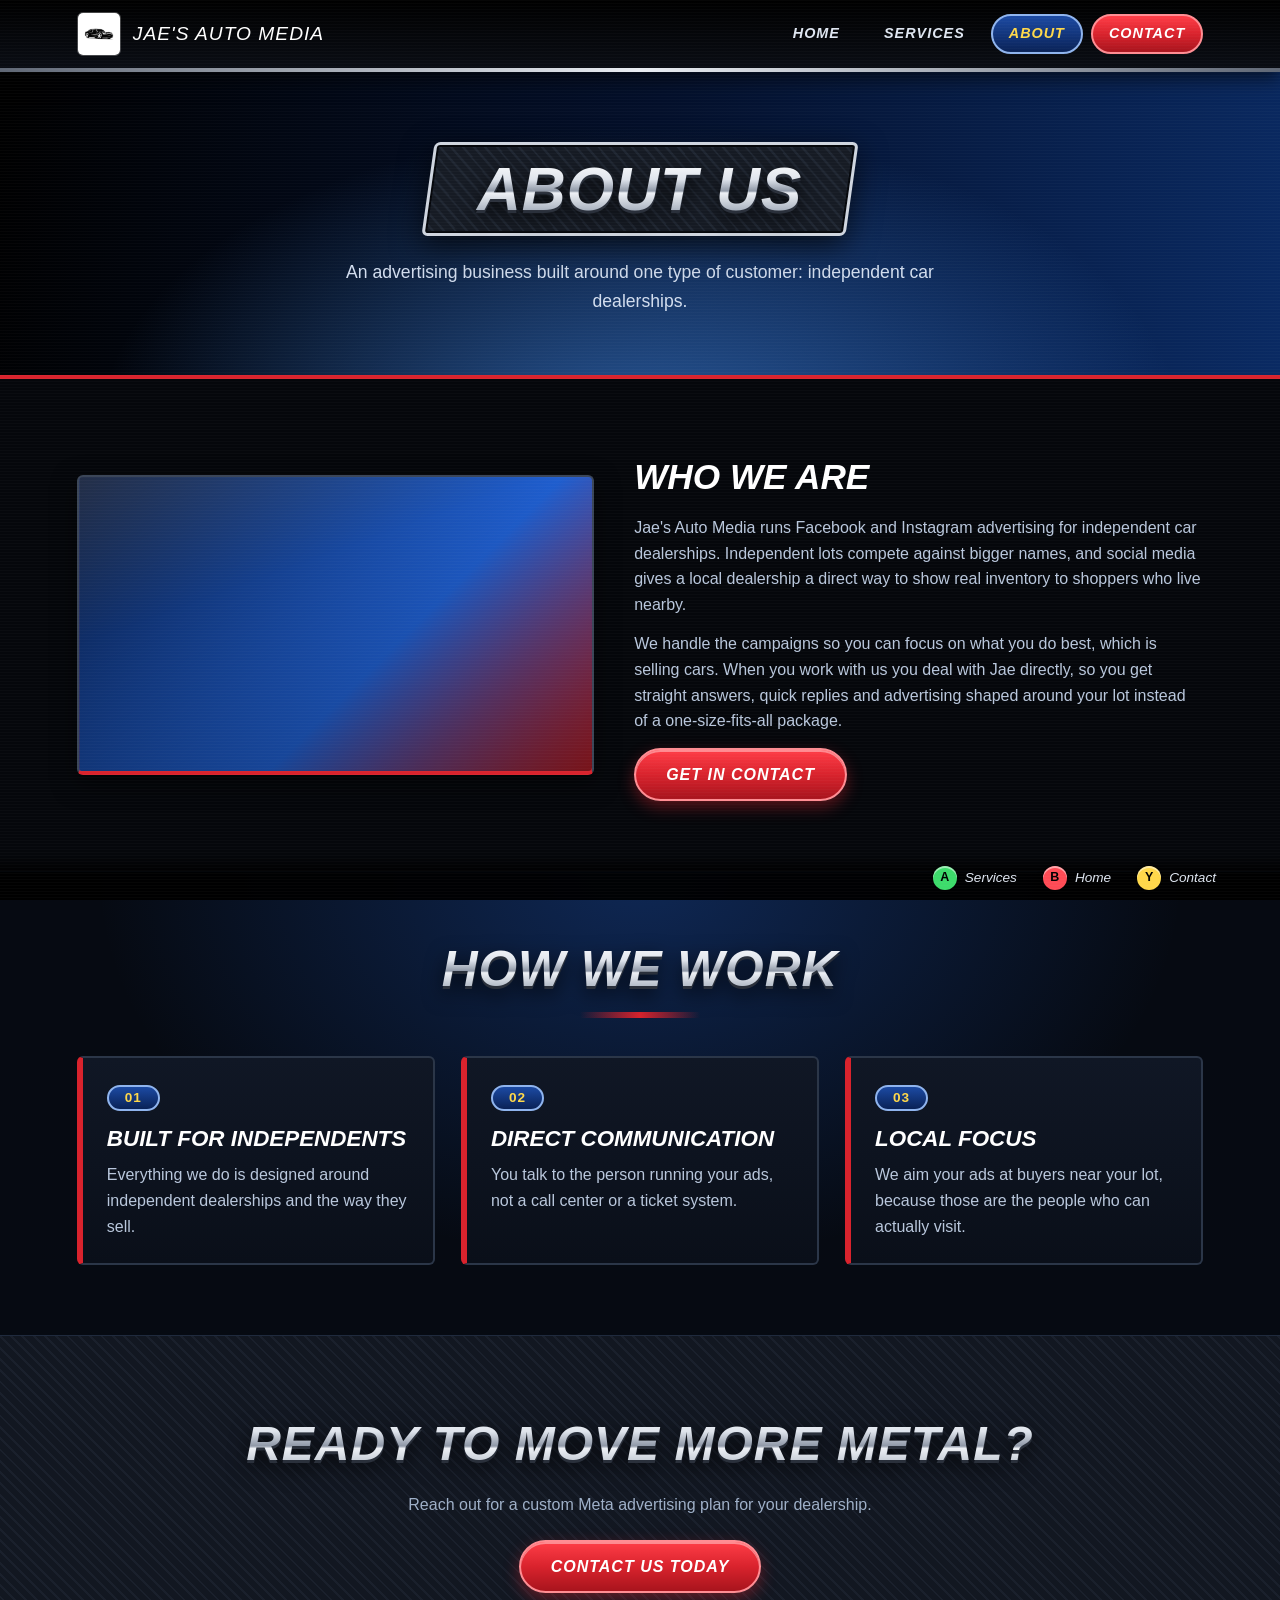
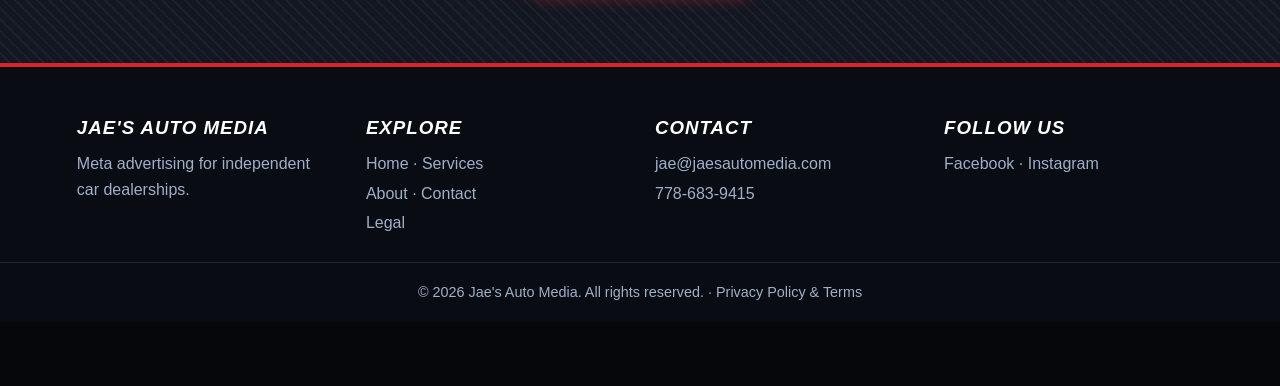
==== about.html @ b52d8362 "Add files via upload" ====
<!DOCTYPE html>
<html lang="en">
<head>
    <meta charset="UTF-8">
    <meta name="viewport" content="width=device-width, initial-scale=1.0">
    <meta name="theme-color" content="#05070b">
    <title>About | Jae's Auto Media</title>
    <meta name="description" content="Jae's Auto Media is an advertising business built for independent car dealerships, running Facebook and Instagram campaigns that bring local buyers to your lot.">
    <link rel="stylesheet" href="styles.css">
</head>
<body>
    <header class="topbar">
        <div class="container topbar-inner">
            <a href="index.html" class="logo-link">
                <img src="images/logo.jpg" alt="Jae's Auto Media Logo" class="nav-logo" onerror="this.style.display='none'">
                <span class="logo-name">Jae's Auto Media</span>
            </a>
            <nav class="topnav" aria-label="Site pages">
                <a href="index.html">Home</a>
                <a href="services.html">Services</a>
                <a href="about.html" aria-current="page">About</a>
                <a href="contact.html" class="nav-cta">Contact</a>
            </nav>
        </div>
    </header>

    <section class="page-stage">
        <div class="container">
            <h1><span class="chrome-text">About Us</span></h1>
            <p>An advertising business built around one type of customer: independent car dealerships.</p>
        </div>
    </section>

    <section class="section">
        <div class="container about-grid">
            <!-- Add a photo of yourself or your work at images/about.jpg -->
            <div class="detail-photo about-photo"></div>
            <div class="detail-text">
                <h2>Who We Are</h2>
                <p>Jae's Auto Media runs Facebook and Instagram advertising for independent car dealerships. Independent lots compete against bigger names, and social media gives a local dealership a direct way to show real inventory to shoppers who live nearby.</p>
                <p>We handle the campaigns so you can focus on what you do best, which is selling cars. When you work with us you deal with Jae directly, so you get straight answers, quick replies and advertising shaped around your lot instead of a one-size-fits-all package.</p>
                <a href="contact.html" class="btn">Get in Contact</a>
            </div>
        </div>
    </section>

    <section class="section process">
        <div class="container">
            <div class="section-heading">
                <h2 class="chrome-text">How We Work</h2>
                <div class="bar"></div>
            </div>
            <div class="steps">
                <div class="step">
                    <span class="step-num">01</span>
                    <h3>Built For Independents</h3>
                    <p>Everything we do is designed around independent dealerships and the way they sell.</p>
                </div>
                <div class="step">
                    <span class="step-num">02</span>
                    <h3>Direct Communication</h3>
                    <p>You talk to the person running your ads, not a call center or a ticket system.</p>
                </div>
                <div class="step">
                    <span class="step-num">03</span>
                    <h3>Local Focus</h3>
                    <p>We aim your ads at buyers near your lot, because those are the people who can actually visit.</p>
                </div>
            </div>
        </div>
    </section>

    <section class="cta-band">
        <div class="container">
            <h2 class="chrome-text">Ready to Move More Metal?</h2>
            <p>Reach out for a custom Meta advertising plan for your dealership.</p>
            <a href="contact.html" class="btn">Contact Us Today</a>
        </div>
    </section>

    <footer>
        <div class="container footer-grid">
            <div>
                <h3>Jae's Auto Media</h3>
                <p>Meta advertising for independent car dealerships.</p>
            </div>
            <div>
                <h3>Explore</h3>
                <p><a href="index.html">Home</a> &middot; <a href="services.html">Services</a></p>
                <p><a href="about.html">About</a> &middot; <a href="contact.html">Contact</a></p>
                <p><a href="legal.html">Legal</a></p>
            </div>
            <div>
                <h3>Contact</h3>
                <p><a href="mailto:jae@jaesautomedia.com">jae@jaesautomedia.com</a></p>
                <p><a href="tel:7786839415">778-683-9415</a></p>
            </div>
            <div>
                <h3>Follow Us</h3>
                <p>
                    <a href="https://www.facebook.com/JaesAutoMedia" target="_blank" rel="noopener">Facebook</a> &middot;
                    <a href="https://www.instagram.com/JaesAutoMedia" target="_blank" rel="noopener">Instagram</a>
                </p>
            </div>
        </div>
        <p class="copyright">&copy; 2026 Jae's Auto Media. All rights reserved. &middot; <a href="legal.html">Privacy Policy &amp; Terms</a></p>
    </footer>

    <div class="control-bar">
        <a href="services.html"><span class="key a">A</span> Services</a>
        <a href="index.html"><span class="key b">B</span> Home</a>
        <a href="contact.html"><span class="key y">Y</span> Contact</a>
    </div>
</body>
</html>
---- styles.css ----
/* =====================================================
   Jae's Auto Media - retro racing-game menu theme
   Photo slots: images/hero.jpg, car1.jpg, car2.jpg, car3.jpg, logo.jpg
   Every photo slot has a gradient fallback, so nothing looks broken without them.
   ===================================================== */

:root {
    --black: #05070b;
    --navy: #07173a;
    --blue: #1f5fd1;
    --glow: #4a9bff;
    --red: #d9232d;
    --red-dark: #a8141d;
    --gold: #ffd84a;
    --chrome-light: #f4f6fa;
    --chrome-mid: #b4bcc9;
    --chrome-dark: #6d7685;
    --text: #e8edf5;
    --muted: #9fb0c8;
    --plate: #161a22;
    --italic-font: 'Segoe UI', Tahoma, Geneva, Verdana, sans-serif;
    --display-font: Impact, 'Arial Black', 'Segoe UI', sans-serif;
}

* { box-sizing: border-box; }

html { scroll-behavior: smooth; }

body {
    margin: 0;
    padding-bottom: 64px; /* room for the bottom button bar */
    background: var(--black);
    color: var(--text);
    font-family: var(--italic-font);
    line-height: 1.6;
}

img { max-width: 100%; }

a { color: inherit; }

.container {
    width: 88%;
    max-width: 1200px;
    margin: 0 auto;
}

/* subtle CRT scanlines over the whole page */
body::after {
    content: "";
    position: fixed;
    inset: 0;
    pointer-events: none;
    z-index: 999;
    background: repeating-linear-gradient(
        to bottom,
        rgba(255, 255, 255, 0.025) 0,
        rgba(255, 255, 255, 0.025) 1px,
        transparent 1px,
        transparent 3px
    );
}

/* ---------- Shared pieces ---------- */
.plate {
    background:
        repeating-linear-gradient(45deg, #1a1f29 0 6px, #232a36 6px 8px),
        #1a1f29;
    background-blend-mode: normal;
}

.chrome-text {
    font-family: var(--display-font);
    font-style: italic;
    text-transform: uppercase;
    letter-spacing: 1px;
    /* extra side padding so the slanted last letter isn't clipped by the gradient text mask */
    padding: 0 0.2em 0.06em;
    background: linear-gradient(
        180deg,
        #ffffff 0%,
        #dfe4ec 32%,
        #8e97a6 50%,
        #eef1f6 53%,
        #aab3c0 80%,
        #f6f8fb 100%
    );
    -webkit-background-clip: text;
    background-clip: text;
    color: transparent;
    -webkit-text-fill-color: transparent;
    filter: drop-shadow(0 3px 0 #2a303b) drop-shadow(0 6px 10px rgba(0, 0, 0, 0.7));
}

/* ---------- Top bar ---------- */
.topbar {
    position: sticky;
    top: 0;
    z-index: 100;
    background: linear-gradient(#000, #0a0d14);
    border-bottom: 4px solid;
    border-image: linear-gradient(90deg, #5f6775, #e9edf3, #5f6775) 1;
    box-shadow: 0 6px 18px rgba(0, 0, 0, 0.6);
}

.topbar-inner {
    display: flex;
    align-items: center;
    justify-content: space-between;
    gap: 16px;
    padding: 12px 0;
}

.logo-link { display: inline-flex; align-items: center; gap: 12px; text-decoration: none; }

.nav-logo {
    height: 44px;
    width: auto;
    border-radius: 6px;
    border: 1px solid rgba(255, 255, 255, 0.25);
}

.logo-name {
    font-family: var(--display-font);
    font-style: italic;
    text-transform: uppercase;
    font-size: 1.2rem;
    letter-spacing: 1px;
    color: #fff;
}

.topnav {
    display: flex;
    align-items: center;
    flex-wrap: wrap;
    gap: 6px 8px;
}

.topnav a {
    padding: 6px 16px;
    border-radius: 999px;
    border: 2px solid transparent;
    text-decoration: none;
    font-style: italic;
    font-weight: 700;
    text-transform: uppercase;
    letter-spacing: 1px;
    font-size: 0.9rem;
    color: #dfe6f1;
    transition: color 0.15s, border-color 0.15s, background 0.15s;
}

.topnav a:hover,
.topnav a:focus-visible {
    color: var(--gold);
    border-color: rgba(255, 216, 74, 0.4);
    outline: none;
}

.topnav a[aria-current="page"] {
    color: var(--gold);
    border-color: #8fb4ee;
    background: linear-gradient(#1c4aa3, #0a2257);
}

.topnav .nav-cta {
    border-color: #ff8d93;
    background: linear-gradient(#ff3d47, var(--red) 50%, var(--red-dark));
    color: #fff;
}

.topnav .nav-cta:hover,
.topnav .nav-cta:focus-visible { color: #fff; border-color: #fff; }

.hud {
    display: flex;
    align-items: center;
    flex-wrap: wrap;
    gap: 6px 26px;
    padding: 8px 26px;
    border-radius: 999px;
    border: 2px solid #8fb4ee;
    background: linear-gradient(#1c4aa3, #0a2257 60%, #081a42);
    box-shadow: inset 0 2px 0 rgba(255, 255, 255, 0.35), 0 0 14px rgba(74, 155, 255, 0.45);
    font-size: 0.95rem;
}

.hud span { color: #dce8ff; white-space: nowrap; }

.hud b { color: var(--gold); font-weight: 700; }

.hud a { text-decoration: none; }

.hud a:hover b { text-decoration: underline; }

/* ---------- Hero stage ---------- */
.stage {
    position: relative;
    overflow: hidden;
    min-height: 680px;
    border-bottom: 4px solid var(--red);
    background:
        url('images/hero.jpg') right center / cover no-repeat,
        radial-gradient(ellipse at 78% 62%, rgba(120, 170, 255, 0.55), transparent 45%),
        linear-gradient(100deg, #000 0%, #04102b 40%, #0a2a63 100%);
}

/* dark fade so the menu text stays readable over any photo */
.stage::before {
    content: "";
    position: absolute;
    inset: 0;
    background:
        linear-gradient(90deg, rgba(0, 0, 0, 0.92) 0%, rgba(0, 0, 0, 0.7) 38%, rgba(0, 0, 0, 0.1) 75%),
        linear-gradient(0deg, rgba(0, 0, 0, 0.85), transparent 30%);
}

/* blue night-city glow strip on the left like a game menu backdrop */
.stage::after {
    content: "";
    position: absolute;
    left: 0;
    top: 12%;
    bottom: 12%;
    width: 34%;
    background: linear-gradient(90deg, rgba(31, 95, 209, 0.35), transparent);
    border-left: 6px solid rgba(74, 155, 255, 0.7);
    pointer-events: none;
}

.stage-inner {
    position: relative;
    z-index: 2;
    padding: 26px 0 120px;
}

.stage-top {
    display: flex;
    align-items: center;
    justify-content: space-between;
    flex-wrap: wrap;
    gap: 14px 24px;
    margin-bottom: 30px;
}

.find-us {
    display: inline-flex;
    align-items: center;
    gap: 10px;
    font-size: 0.85rem;
    color: #cfe0ff;
}

.find-us .dot {
    width: 9px;
    height: 9px;
    border-radius: 50%;
    background: #3ddc6b;
    box-shadow: 0 0 8px #3ddc6b;
}

.find-us a { text-decoration: none; font-weight: 700; }

.find-us a:hover { color: var(--gold); }

.title-block { margin-top: 10px; max-width: 640px; }

.eyebrow {
    margin: 0 0 6px;
    text-transform: uppercase;
    letter-spacing: 4px;
    font-size: 0.8rem;
    font-weight: 700;
    color: var(--gold);
}

.stage h1 {
    margin: 0;
    padding: 18px 26px 14px;
    display: inline-block;
    line-height: 0.95;
    border: 3px solid #cfd5df;
    border-radius: 6px;
    background:
        repeating-linear-gradient(45deg, #161b24 0 6px, #202733 6px 8px),
        #161b24;
    box-shadow: inset 0 0 0 2px #05070b, 0 10px 30px rgba(0, 0, 0, 0.7);
    transform: skewX(-8deg);
}

.stage h1 .chrome-text { display: block; font-size: clamp(2.6rem, 7vw, 4.8rem); transform: skewX(8deg); }

.stage h1 .chrome-text.second { font-size: clamp(2.2rem, 5.6vw, 3.9rem); }

.tagline {
    margin: 20px 0 0;
    max-width: 520px;
    font-size: 1.1rem;
    color: #d3deef;
}

/* menu list with arrow cursor, staggered like a game menu */
.game-menu { margin-top: 26px; }

.game-menu ul { list-style: none; margin: 0; padding: 0; }

.game-menu li { margin: 0; }

.game-menu li:nth-child(1) { margin-left: 40px; }
.game-menu li:nth-child(2) { margin-left: 32px; }
.game-menu li:nth-child(3) { margin-left: 24px; }
.game-menu li:nth-child(4) { margin-left: 16px; }
.game-menu li:nth-child(5) { margin-left: 8px; }
.game-menu li:nth-child(6) { margin-left: 0; }

.game-menu a {
    position: relative;
    display: inline-block;
    padding: 2px 8px 2px 30px;
    font-size: clamp(1.7rem, 3.6vw, 2.4rem);
    font-style: italic;
    font-weight: 300;
    letter-spacing: 1px;
    text-transform: lowercase;
    text-decoration: none;
    color: #fff;
    text-shadow: 0 2px 6px rgba(0, 0, 0, 0.9);
    transition: transform 0.15s, color 0.15s, text-shadow 0.15s;
}

.game-menu a::before {
    content: "\27A4";
    position: absolute;
    left: 4px;
    top: 50%;
    transform: translateY(-50%) translateX(-8px);
    opacity: 0;
    font-style: normal;
    font-size: 1.1rem;
    color: var(--gold);
    transition: opacity 0.15s, transform 0.15s;
}

.game-menu a:hover,
.game-menu a:focus-visible {
    transform: translateX(8px);
    color: var(--gold);
    text-shadow: 0 0 14px rgba(255, 216, 74, 0.55), 0 2px 6px #000;
    outline: none;
}

.game-menu a:hover::before,
.game-menu a:focus-visible::before { opacity: 1; transform: translateY(-50%) translateX(0); }

/* "now running" box with spinning record */
.now-playing {
    position: absolute;
    left: 0;
    bottom: 26px;
    z-index: 3;
    display: flex;
    align-items: center;
    gap: 16px;
    padding: 12px 22px 12px 16px;
    border: 3px solid #aeb6c2;
    border-radius: 6px;
    background: linear-gradient(#111722, #070a10);
    box-shadow: 0 8px 20px rgba(0, 0, 0, 0.7);
    max-width: 420px;
}

.now-playing .label { display: block; font-size: 0.78rem; font-style: italic; color: var(--gold); }

.now-playing .track { display: block; font-size: 0.98rem; color: #fff; }

.record {
    flex: none;
    width: 62px;
    height: 62px;
    border-radius: 50%;
    background:
        radial-gradient(circle, var(--red) 0 22%, #111 23% 26%, transparent 27%),
        repeating-radial-gradient(circle, #181818 0 2px, #0a0a0a 2px 4px);
    border: 2px solid #333;
    animation: spin 3.5s linear infinite;
    position: relative;
}

.record::after {
    content: "";
    position: absolute;
    inset: 6px;
    border-radius: 50%;
    background: conic-gradient(from 20deg, transparent 0 20%, rgba(255, 255, 255, 0.14) 25%, transparent 30% 70%, rgba(255, 255, 255, 0.14) 75%, transparent 80%);
}

@keyframes spin { to { transform: rotate(360deg); } }

/* ---------- Buttons ---------- */
.btn {
    display: inline-block;
    padding: 12px 30px;
    border-radius: 999px;
    border: 2px solid #ff8d93;
    background: linear-gradient(#ff3d47, var(--red) 50%, var(--red-dark));
    box-shadow: inset 0 2px 0 rgba(255, 255, 255, 0.4), 0 6px 16px rgba(217, 35, 45, 0.4);
    color: #fff;
    font-weight: 800;
    font-style: italic;
    letter-spacing: 1px;
    text-transform: uppercase;
    text-decoration: none;
    transition: transform 0.15s, box-shadow 0.15s;
}

.btn:hover { transform: translateY(-3px); box-shadow: inset 0 2px 0 rgba(255, 255, 255, 0.4), 0 10px 22px rgba(217, 35, 45, 0.6); }

/* ---------- Status strip ---------- */
.trust-strip {
    background: linear-gradient(#0c1422, #070b13);
    border-bottom: 1px solid #1f2a3d;
}

.trust-items {
    display: flex;
    justify-content: center;
    flex-wrap: wrap;
    gap: 12px 18px;
    padding: 18px 0;
}

.pill {
    padding: 6px 18px;
    border-radius: 999px;
    border: 2px solid #6f94d6;
    background: linear-gradient(#18408d, #0a2257);
    color: #e5eeff;
    font-size: 0.9rem;
    font-weight: 600;
    box-shadow: inset 0 1px 0 rgba(255, 255, 255, 0.3);
}

.pill::before { content: "\25B6"; color: var(--gold); margin-right: 8px; font-size: 0.7rem; }

/* ---------- Sections ---------- */
.section { padding: 70px 0; }

.section-heading { text-align: center; margin-bottom: 38px; }

.section-heading h2 {
    margin: 0;
    font-size: clamp(2rem, 5vw, 3.1rem);
    line-height: 1.1;
}

.section-heading p { margin: 8px 0 0; color: var(--muted); }

.section-heading .bar {
    width: 120px;
    height: 6px;
    margin: 12px auto 0;
    background: linear-gradient(90deg, transparent, var(--red), transparent);
}

/* ---------- Service cards ---------- */
.services {
    display: grid;
    grid-template-columns: repeat(auto-fit, minmax(260px, 1fr));
    gap: 26px;
}

.service-card {
    position: relative;
    overflow: hidden;
    border: 2px solid #3b4658;
    border-radius: 6px;
    background: #0d121b;
    box-shadow: 0 8px 24px rgba(0, 0, 0, 0.6);
    transition: transform 0.2s, border-color 0.2s, box-shadow 0.2s;
}

.service-card:hover {
    transform: translateY(-8px);
    border-color: var(--glow);
    box-shadow: 0 12px 30px rgba(0, 0, 0, 0.7), 0 0 20px rgba(74, 155, 255, 0.45);
}

.card-photo {
    position: relative;
    height: 200px;
    background-size: cover;
    background-position: center;
    border-bottom: 4px solid var(--red);
}

.card-photo::after {
    content: "";
    position: absolute;
    inset: 0;
    background: linear-gradient(160deg, rgba(255, 255, 255, 0.12) 0%, transparent 35%, rgba(0, 0, 0, 0.45) 100%);
}

.photo-1 { background-image: url('images/car1.jpg'), linear-gradient(135deg, #05122e, #1f5fd1); }
.photo-2 { background-image: url('images/car2.jpg'), linear-gradient(135deg, #0a1d45, #3a7bd9); }
.photo-3 { background-image: url('images/car3.jpg'), linear-gradient(135deg, #3b0a0e, #d9232d); }

.card-tag {
    position: absolute;
    top: 12px;
    left: 12px;
    z-index: 2;
    padding: 2px 14px;
    border-radius: 999px;
    border: 2px solid #8fb4ee;
    background: linear-gradient(#1c4aa3, #0a2257);
    color: var(--gold);
    font-weight: 800;
    font-size: 0.85rem;
}

.card-body { padding: 22px; }

.card-body h3 {
    margin: 0 0 8px;
    font-size: 1.3rem;
    font-style: italic;
    text-transform: uppercase;
    letter-spacing: 0.5px;
    color: #fff;
}

.card-body p { margin: 0; color: #b9c7dc; }

/* ---------- How it works ---------- */
.process {
    background:
        radial-gradient(ellipse at 50% 0%, rgba(31, 95, 209, 0.35), transparent 60%),
        #060a12;
    border-top: 1px solid #1f2a3d;
    border-bottom: 1px solid #1f2a3d;
}

.steps {
    display: grid;
    grid-template-columns: repeat(auto-fit, minmax(240px, 1fr));
    gap: 26px;
}

.step {
    position: relative;
    padding: 26px 24px 24px;
    border: 2px solid #2b3648;
    border-left: 6px solid var(--red);
    border-radius: 6px;
    background: linear-gradient(#101725, #0a0f19);
}

.step-num {
    display: inline-block;
    margin-bottom: 6px;
    padding: 0 16px;
    border-radius: 999px;
    border: 2px solid #8fb4ee;
    background: linear-gradient(#1c4aa3, #0a2257);
    color: var(--gold);
    font-weight: 800;
    letter-spacing: 1px;
    font-size: 0.85rem;
}

.step h3 {
    margin: 4px 0 6px;
    font-size: 1.4rem;
    font-style: italic;
    text-transform: uppercase;
    color: #fff;
}

.step p { margin: 0; color: #b9c7dc; }

/* ---------- Call to action ---------- */
.cta-band {
    text-align: center;
    padding: 70px 0;
    background:
        repeating-linear-gradient(45deg, #121721 0 6px, #1a202c 6px 8px),
        #121721;
    border-bottom: 4px solid var(--red);
}

.cta-band h2 { margin: 0 0 6px; font-size: clamp(2rem, 5vw, 3rem); }

.cta-band p { margin: 0 0 22px; color: var(--muted); }

/* ---------- Contact page ---------- */
.page-stage {
    position: relative;
    padding: 70px 0 60px;
    text-align: center;
    border-bottom: 4px solid var(--red);
    background:
        radial-gradient(ellipse at 50% 120%, rgba(74, 155, 255, 0.5), transparent 60%),
        linear-gradient(100deg, #000 0%, #04102b 50%, #0a2a63 100%);
}

.page-stage h1 {
    margin: 0;
    padding: 14px 34px 10px;
    display: inline-block;
    line-height: 1;
    border: 3px solid #cfd5df;
    border-radius: 6px;
    background:
        repeating-linear-gradient(45deg, #161b24 0 6px, #202733 6px 8px),
        #161b24;
    box-shadow: inset 0 0 0 2px #05070b, 0 10px 30px rgba(0, 0, 0, 0.7);
    transform: skewX(-8deg);
}

.page-stage h1 .chrome-text { display: block; font-size: clamp(2.2rem, 6vw, 3.8rem); transform: skewX(8deg); }

.page-stage p { max-width: 640px; margin: 22px auto 0; color: #d3deef; font-size: 1.1rem; }

.contact-page { padding: 60px 0; }

.contact-grid {
    display: grid;
    grid-template-columns: repeat(auto-fit, minmax(250px, 1fr));
    gap: 26px;
}

.contact-card {
    position: relative;
    display: block;
    padding: 30px 22px;
    text-align: center;
    text-decoration: none;
    border: 2px solid #3b4658;
    border-radius: 6px;
    background: linear-gradient(#111826, #0a0f19);
    box-shadow: 0 8px 24px rgba(0, 0, 0, 0.6);
    transition: transform 0.2s, border-color 0.2s, box-shadow 0.2s;
}

.contact-card::before {
    content: "\27A4";
    position: absolute;
    top: 12px;
    left: 14px;
    color: var(--gold);
    opacity: 0;
    transition: opacity 0.15s;
}

.contact-card:hover,
.contact-card:focus-visible {
    transform: translateY(-8px);
    border-color: var(--glow);
    box-shadow: 0 12px 30px rgba(0, 0, 0, 0.7), 0 0 20px rgba(74, 155, 255, 0.45);
    outline: none;
}

.contact-card:hover::before,
.contact-card:focus-visible::before { opacity: 1; }

.contact-card svg { width: 46px; height: 46px; fill: var(--red); filter: drop-shadow(0 0 8px rgba(217, 35, 45, 0.6)); }

.contact-card h3 {
    margin: 10px 0 4px;
    font-size: 1.3rem;
    font-style: italic;
    text-transform: uppercase;
    color: #fff;
}

.contact-card p { margin: 0; color: var(--gold); font-weight: 600; word-break: break-word; }

.contact-note { max-width: 640px; margin: 50px auto 0; text-align: center; color: var(--muted); }

.brand-logo {
    max-width: 180px;
    height: auto;
    margin-bottom: 12px;
    border-radius: 8px;
    border: 1px solid rgba(255, 255, 255, 0.2);
}

/* ---------- Services page ---------- */
.service-detail,
.about-grid {
    display: grid;
    grid-template-columns: 1fr 1.1fr;
    gap: 40px;
    align-items: center;
}

.service-detail { margin-bottom: 60px; }

.service-detail:last-child { margin-bottom: 0; }

.service-detail.reverse { grid-template-columns: 1.1fr 1fr; }

.service-detail.reverse .detail-photo { order: 2; }

.detail-photo {
    position: relative;
    min-height: 300px;
    border: 2px solid #3b4658;
    border-bottom: 4px solid var(--red);
    border-radius: 6px;
    background-size: cover;
    background-position: center;
    box-shadow: 0 8px 24px rgba(0, 0, 0, 0.6);
}

.detail-photo::after {
    content: "";
    position: absolute;
    inset: 0;
    border-radius: 4px;
    background: linear-gradient(160deg, rgba(255, 255, 255, 0.12) 0%, transparent 35%, rgba(0, 0, 0, 0.45) 100%);
}

/* About photo: put your picture at images/about.jpg */
.about-photo {
    background-image: url('images/about.jpg'), linear-gradient(135deg, #05122e, #1f5fd1 60%, #d9232d);
}

.detail-text h2 {
    margin: 0 0 10px;
    font-size: clamp(1.6rem, 3.4vw, 2.2rem);
    font-style: italic;
    text-transform: uppercase;
    color: #fff;
}

.detail-text p { margin: 0 0 14px; color: #b9c7dc; }

.check-list {
    list-style: none;
    margin: 0 0 16px;
    padding: 0;
}

.check-list li {
    position: relative;
    padding: 5px 0 5px 26px;
    color: #dfe6f1;
}

.check-list li::before {
    content: "\25B6";
    position: absolute;
    left: 0;
    top: 9px;
    font-size: 0.7rem;
    color: var(--gold);
}

.best-for b { color: var(--gold); }

/* ---------- Legal page ---------- */
.legal-jump { margin-top: 20px; }

.legal-jump .pill { display: inline-block; margin: 4px; text-decoration: none; }

.legal-jump .pill:hover { color: var(--gold); }

.legal-doc {
    max-width: 860px;
    padding: 34px 40px;
    border: 2px solid #2b3648;
    border-left: 6px solid var(--red);
    border-radius: 6px;
    background: linear-gradient(#101725, #0a0f19);
}

.legal-doc h2 {
    margin: 36px 0 6px;
    padding-bottom: 8px;
    font-size: 1.9rem;
    font-style: italic;
    text-transform: uppercase;
    color: #fff;
    border-bottom: 2px solid var(--red);
    scroll-margin-top: 90px;
}

.legal-doc h2:first-of-type { margin-top: 10px; }

.legal-doc h3 {
    margin: 22px 0 4px;
    font-size: 1.05rem;
    color: var(--gold);
}

.legal-doc p { margin: 0 0 10px; color: #c3d0e3; }

.legal-doc a { color: var(--glow); }

.effective { font-style: italic; color: var(--muted) !important; }

/* ---------- Footer ---------- */
footer {
    background: #090c12;
    color: #9fb0c8;
}

.footer-grid {
    display: grid;
    grid-template-columns: repeat(auto-fit, minmax(210px, 1fr));
    gap: 30px;
    padding: 46px 0 22px;
}

footer h3 {
    margin: 0 0 8px;
    font-style: italic;
    text-transform: uppercase;
    letter-spacing: 1px;
    color: #fff;
}

footer p { margin: 4px 0; }

footer a { text-decoration: none; }

footer a:hover { color: var(--gold); text-decoration: underline; }

.copyright {
    margin: 0;
    padding: 18px 0;
    text-align: center;
    font-size: 0.9rem;
    border-top: 1px solid #1c2638;
}

/* ---------- Bottom controller bar ---------- */
.control-bar {
    position: fixed;
    left: 0;
    right: 0;
    bottom: 0;
    z-index: 200;
    display: flex;
    justify-content: flex-end;
    align-items: center;
    gap: 26px;
    padding: 10px 5%;
    background: linear-gradient(transparent, rgba(0, 0, 0, 0.95) 40%);
    font-size: 0.85rem;
    font-style: italic;
    color: #dfe6f1;
}

.control-bar a { display: inline-flex; align-items: center; gap: 8px; text-decoration: none; }

.control-bar a:hover { color: var(--gold); }

.key {
    display: inline-flex;
    align-items: center;
    justify-content: center;
    width: 24px;
    height: 24px;
    border-radius: 50%;
    font-style: normal;
    font-weight: 800;
    font-size: 0.78rem;
    color: #000;
    box-shadow: inset 0 2px 0 rgba(255, 255, 255, 0.5), 0 0 8px rgba(0, 0, 0, 0.8);
}

.key.a { background: #3ddc6b; }
.key.b { background: #ff4b55; }
.key.y { background: #ffd84a; }

/* ---------- Mobile ---------- */
@media (max-width: 800px) {
    .topbar-inner { flex-direction: column; align-items: flex-start; }
    .hud { border-radius: 18px; padding: 8px 18px; }
    .topnav a { padding: 5px 12px; font-size: 0.8rem; }
    .service-detail, .service-detail.reverse, .about-grid { grid-template-columns: 1fr; }
    .service-detail.reverse .detail-photo { order: 0; }
    .stage { min-height: 0; background-position: 70% center; }
    .stage::after { display: none; }
    .stage-inner { padding: 40px 0 150px; }
    .find-us { position: static; margin-bottom: 14px; }
    .game-menu li:nth-child(n) { margin-left: 0; }
    .now-playing { left: 6%; right: 6%; max-width: none; }
    .control-bar { justify-content: center; gap: 16px; padding: 8px 3%; font-size: 0.8rem; }
}

@media (prefers-reduced-motion: reduce) {
    .record { animation: none; }
    html { scroll-behavior: auto; }
    * { transition: none !important; }
}
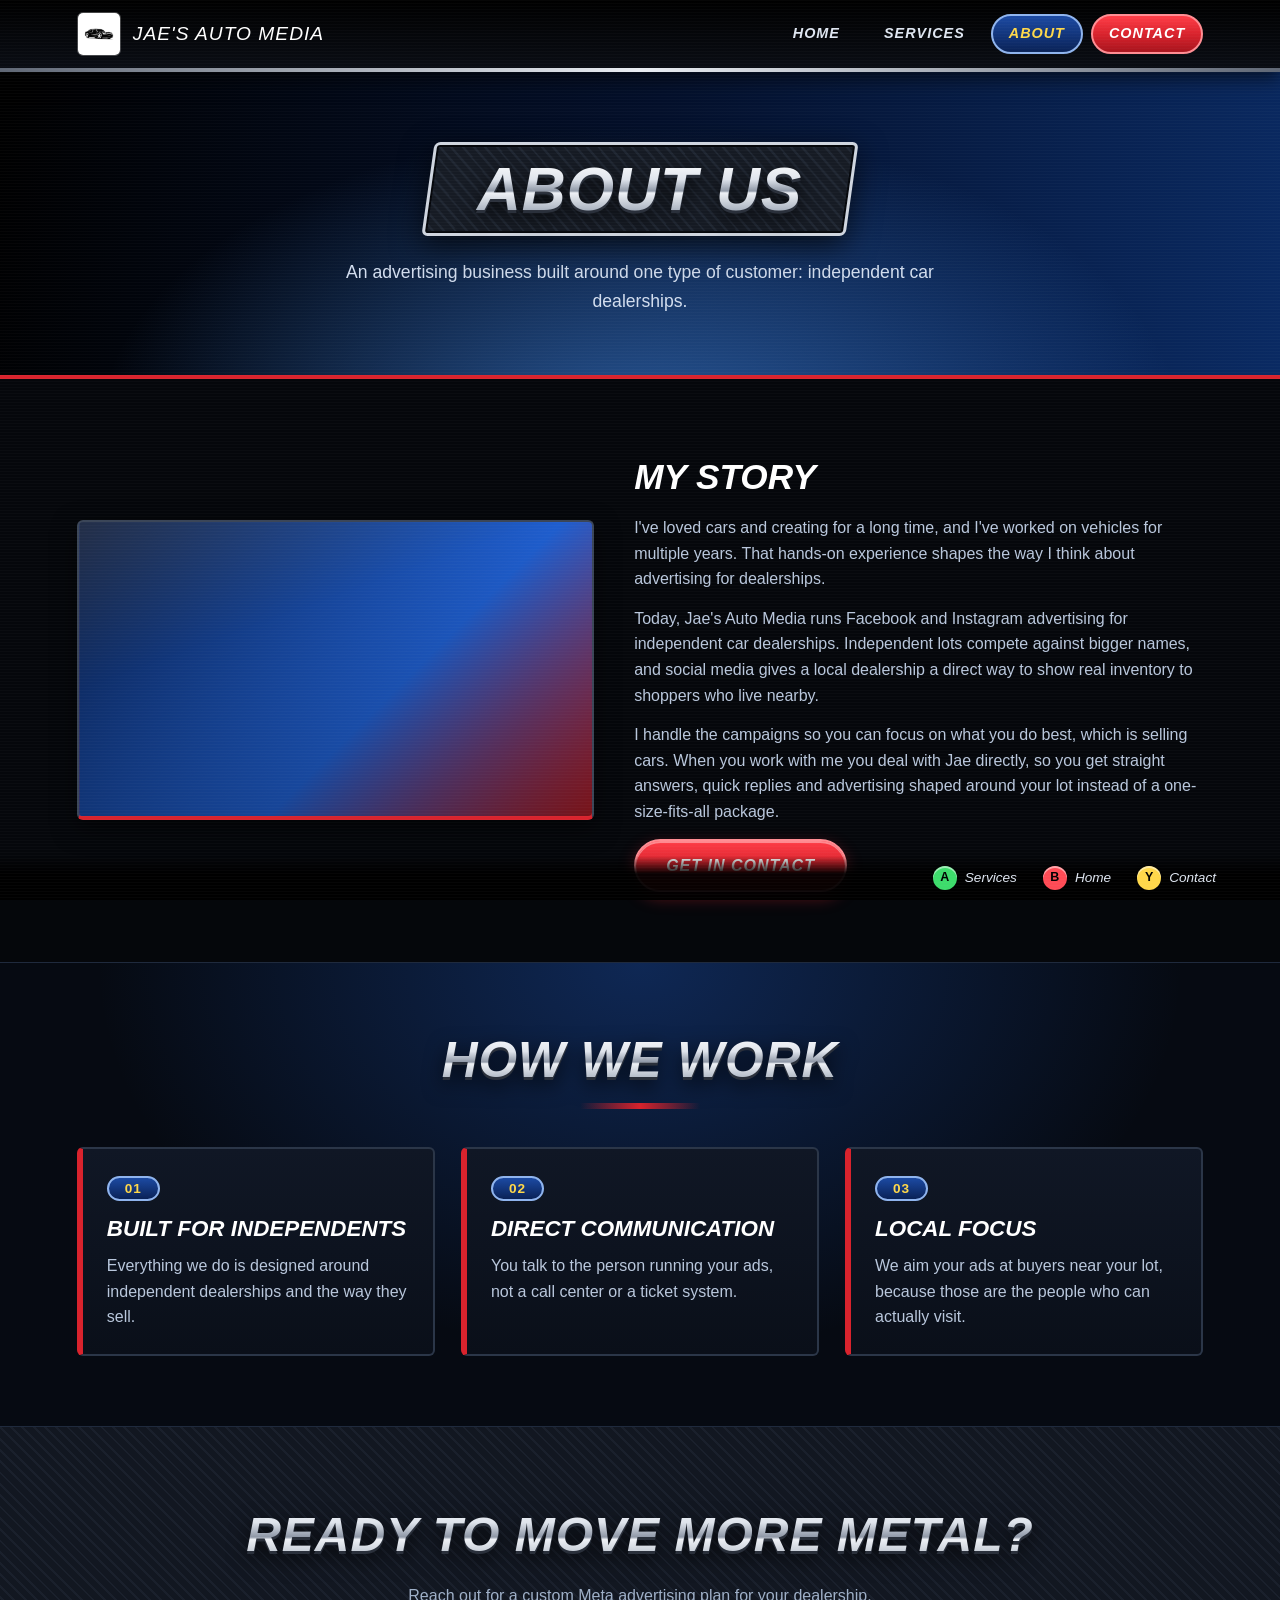
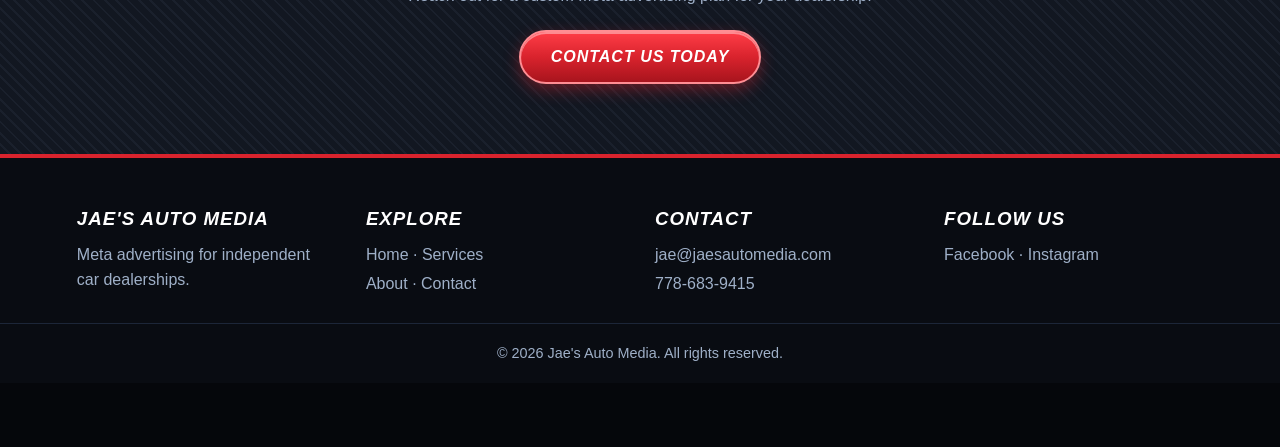
==== commit e5974d7c: "Revise 'About' section and remove legal link Updated the content to focus on a personal story and re" ====
--- a/about.html
+++ b/about.html
@@ -36,9 +36,10 @@
             <!-- Add a photo of yourself or your work at images/about.jpg -->
             <div class="detail-photo about-photo"></div>
             <div class="detail-text">
-                <h2>Who We Are</h2>
-                <p>Jae's Auto Media runs Facebook and Instagram advertising for independent car dealerships. Independent lots compete against bigger names, and social media gives a local dealership a direct way to show real inventory to shoppers who live nearby.</p>
-                <p>We handle the campaigns so you can focus on what you do best, which is selling cars. When you work with us you deal with Jae directly, so you get straight answers, quick replies and advertising shaped around your lot instead of a one-size-fits-all package.</p>
+                <h2>My Story</h2>
+                <p>I've loved cars and creating for a long time, and I've worked on vehicles for multiple years. That hands-on experience shapes the way I think about advertising for dealerships.</p>
+                <p>Today, Jae's Auto Media runs Facebook and Instagram advertising for independent car dealerships. Independent lots compete against bigger names, and social media gives a local dealership a direct way to show real inventory to shoppers who live nearby.</p>
+                <p>I handle the campaigns so you can focus on what you do best, which is selling cars. When you work with me you deal with Jae directly, so you get straight answers, quick replies and advertising shaped around your lot instead of a one-size-fits-all package.</p>
                 <a href="contact.html" class="btn">Get in Contact</a>
             </div>
         </div>
@@ -88,7 +89,6 @@
                 <h3>Explore</h3>
                 <p><a href="index.html">Home</a> &middot; <a href="services.html">Services</a></p>
                 <p><a href="about.html">About</a> &middot; <a href="contact.html">Contact</a></p>
-                <p><a href="legal.html">Legal</a></p>
             </div>
             <div>
                 <h3>Contact</h3>
@@ -103,7 +103,7 @@
                 </p>
             </div>
         </div>
-        <p class="copyright">&copy; 2026 Jae's Auto Media. All rights reserved. &middot; <a href="legal.html">Privacy Policy &amp; Terms</a></p>
+        <p class="copyright">&copy; 2026 Jae's Auto Media. All rights reserved.</p>
     </footer>
 
     <div class="control-bar">
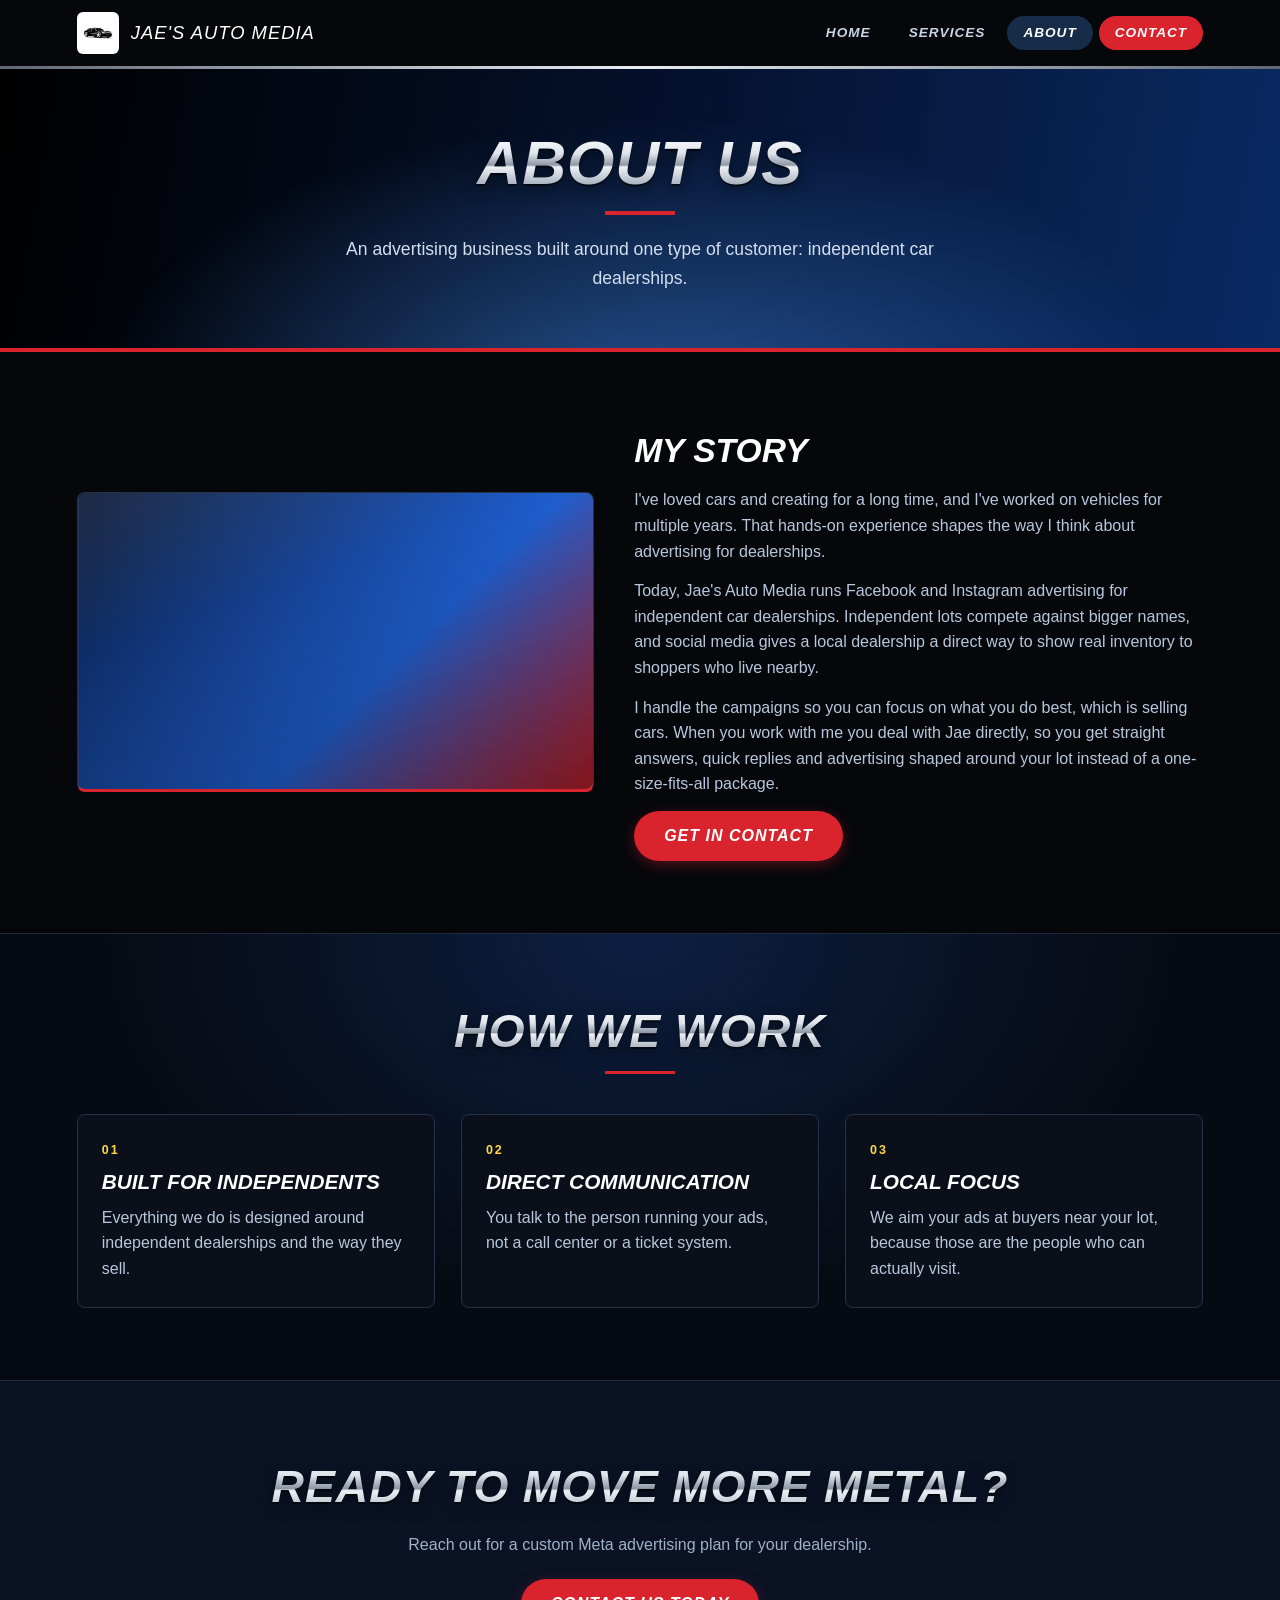
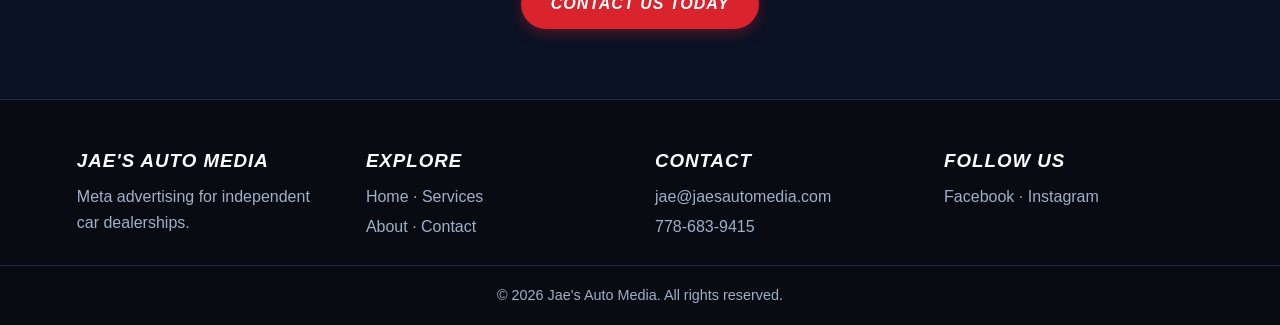
==== commit dc68aaea: "Remove control bar from about.html Removed the control bar section from the footer." ====
--- a/about.html
+++ b/about.html
@@ -98,18 +98,13 @@
             <div>
                 <h3>Follow Us</h3>
                 <p>
-                    <a href="https://www.facebook.com/JaesAutoMedia" target="_blank" rel="noopener">Facebook</a> &middot;
-                    <a href="https://www.instagram.com/JaesAutoMedia" target="_blank" rel="noopener">Instagram</a>
+                    <a href="https://www.facebook.com/profile.php?id=61595789626539" target="_blank" rel="noopener">Facebook</a> &middot;
+                    <a href="https://www.instagram.com/jaesautomediaads/" target="_blank" rel="noopener">Instagram</a>
                 </p>
             </div>
         </div>
         <p class="copyright">&copy; 2026 Jae's Auto Media. All rights reserved.</p>
     </footer>
 
-    <div class="control-bar">
-        <a href="services.html"><span class="key a">A</span> Services</a>
-        <a href="index.html"><span class="key b">B</span> Home</a>
-        <a href="contact.html"><span class="key y">Y</span> Contact</a>
-    </div>
 </body>
 </html>
--- a/styles.css
+++ b/styles.css
@@ -1,6 +1,6 @@
 /* =====================================================
-   Jae's Auto Media - retro racing-game menu theme
-   Photo slots: images/hero.jpg, car1.jpg, car2.jpg, car3.jpg, logo.jpg
+   Jae's Auto Media - clean retro racing-game console theme
+   Photo slots: images/hero.jpg, car1.jpg, car2.jpg, car3.jpg, about.jpg, logo.jpg
    Every photo slot has a gradient fallback, so nothing looks broken without them.
    ===================================================== */
 
@@ -10,14 +10,11 @@
     --blue: #1f5fd1;
     --glow: #4a9bff;
     --red: #d9232d;
-    --red-dark: #a8141d;
+    --red-dark: #b81c25;
     --gold: #ffd84a;
-    --chrome-light: #f4f6fa;
-    --chrome-mid: #b4bcc9;
-    --chrome-dark: #6d7685;
     --text: #e8edf5;
     --muted: #9fb0c8;
-    --plate: #161a22;
+    --line: #1f2a3d;
     --italic-font: 'Segoe UI', Tahoma, Geneva, Verdana, sans-serif;
     --display-font: Impact, 'Arial Black', 'Segoe UI', sans-serif;
 }
@@ -28,7 +25,6 @@
 
 body {
     margin: 0;
-    padding-bottom: 64px; /* room for the bottom button bar */
     background: var(--black);
     color: var(--text);
     font-family: var(--italic-font);
@@ -45,36 +41,13 @@
     margin: 0 auto;
 }
 
-/* subtle CRT scanlines over the whole page */
-body::after {
-    content: "";
-    position: fixed;
-    inset: 0;
-    pointer-events: none;
-    z-index: 999;
-    background: repeating-linear-gradient(
-        to bottom,
-        rgba(255, 255, 255, 0.025) 0,
-        rgba(255, 255, 255, 0.025) 1px,
-        transparent 1px,
-        transparent 3px
-    );
-}
-
-/* ---------- Shared pieces ---------- */
-.plate {
-    background:
-        repeating-linear-gradient(45deg, #1a1f29 0 6px, #232a36 6px 8px),
-        #1a1f29;
-    background-blend-mode: normal;
-}
-
+/* ---------- Chrome lettering ---------- */
 .chrome-text {
     font-family: var(--display-font);
     font-style: italic;
     text-transform: uppercase;
     letter-spacing: 1px;
-    /* extra side padding so the slanted last letter isn't clipped by the gradient text mask */
+    /* side padding keeps the slanted last letter from being clipped by the gradient mask */
     padding: 0 0.2em 0.06em;
     background: linear-gradient(
         180deg,
@@ -89,7 +62,7 @@
     background-clip: text;
     color: transparent;
     -webkit-text-fill-color: transparent;
-    filter: drop-shadow(0 3px 0 #2a303b) drop-shadow(0 6px 10px rgba(0, 0, 0, 0.7));
+    filter: drop-shadow(0 2px 0 rgba(0, 0, 0, 0.55)) drop-shadow(0 4px 8px rgba(0, 0, 0, 0.45));
 }
 
 /* ---------- Top bar ---------- */
@@ -97,10 +70,9 @@
     position: sticky;
     top: 0;
     z-index: 100;
-    background: linear-gradient(#000, #0a0d14);
-    border-bottom: 4px solid;
+    background: #05070b;
+    border-bottom: 3px solid;
     border-image: linear-gradient(90deg, #5f6775, #e9edf3, #5f6775) 1;
-    box-shadow: 0 6px 18px rgba(0, 0, 0, 0.6);
 }
 
 .topbar-inner {
@@ -114,17 +86,16 @@
 .logo-link { display: inline-flex; align-items: center; gap: 12px; text-decoration: none; }
 
 .nav-logo {
-    height: 44px;
+    height: 42px;
     width: auto;
     border-radius: 6px;
-    border: 1px solid rgba(255, 255, 255, 0.25);
 }
 
 .logo-name {
     font-family: var(--display-font);
     font-style: italic;
     text-transform: uppercase;
-    font-size: 1.2rem;
+    font-size: 1.15rem;
     letter-spacing: 1px;
     color: #fff;
 }
@@ -133,75 +104,77 @@
     display: flex;
     align-items: center;
     flex-wrap: wrap;
-    gap: 6px 8px;
+    gap: 6px 6px;
 }
 
 .topnav a {
     padding: 6px 16px;
     border-radius: 999px;
-    border: 2px solid transparent;
     text-decoration: none;
     font-style: italic;
-    font-weight: 700;
+    font-weight: 600;
     text-transform: uppercase;
     letter-spacing: 1px;
-    font-size: 0.9rem;
-    color: #dfe6f1;
-    transition: color 0.15s, border-color 0.15s, background 0.15s;
+    font-size: 0.85rem;
+    color: #c9d4e6;
+    transition: color 0.15s, background 0.15s;
 }
 
 .topnav a:hover,
 .topnav a:focus-visible {
-    color: var(--gold);
-    border-color: rgba(255, 216, 74, 0.4);
+    color: #fff;
+    background: rgba(74, 155, 255, 0.18);
     outline: none;
 }
 
 .topnav a[aria-current="page"] {
-    color: var(--gold);
-    border-color: #8fb4ee;
-    background: linear-gradient(#1c4aa3, #0a2257);
+    color: #fff;
+    background: rgba(74, 155, 255, 0.25);
 }
 
 .topnav .nav-cta {
-    border-color: #ff8d93;
-    background: linear-gradient(#ff3d47, var(--red) 50%, var(--red-dark));
+    background: var(--red);
     color: #fff;
 }
 
 .topnav .nav-cta:hover,
-.topnav .nav-cta:focus-visible { color: #fff; border-color: #fff; }
-
+.topnav .nav-cta:focus-visible,
+.topnav .nav-cta[aria-current="page"] { background: var(--red); }
+
+.topnav .nav-cta:hover,
+.topnav .nav-cta:focus-visible { background: var(--red-dark); }
+
+/* ---------- HUD pill ---------- */
 .hud {
     display: flex;
     align-items: center;
     flex-wrap: wrap;
-    gap: 6px 26px;
-    padding: 8px 26px;
+    gap: 4px 22px;
+    padding: 7px 22px;
     border-radius: 999px;
-    border: 2px solid #8fb4ee;
-    background: linear-gradient(#1c4aa3, #0a2257 60%, #081a42);
-    box-shadow: inset 0 2px 0 rgba(255, 255, 255, 0.35), 0 0 14px rgba(74, 155, 255, 0.45);
-    font-size: 0.95rem;
-}
-
-.hud span { color: #dce8ff; white-space: nowrap; }
-
-.hud b { color: var(--gold); font-weight: 700; }
+    border: 1px solid rgba(143, 180, 238, 0.6);
+    background: rgba(10, 34, 87, 0.65);
+    font-size: 0.9rem;
+}
+
+.hud span { color: #cfdcf3; white-space: nowrap; }
+
+.hud b { color: var(--gold); font-weight: 600; }
 
 .hud a { text-decoration: none; }
 
 .hud a:hover b { text-decoration: underline; }
 
 /* ---------- Hero stage ---------- */
+/* Put your photo at images/hero.jpg. If it is missing, the navy gradient shows instead. */
 .stage {
     position: relative;
     overflow: hidden;
-    min-height: 680px;
+    min-height: 640px;
     border-bottom: 4px solid var(--red);
     background:
         url('images/hero.jpg') right center / cover no-repeat,
-        radial-gradient(ellipse at 78% 62%, rgba(120, 170, 255, 0.55), transparent 45%),
+        radial-gradient(ellipse at 78% 62%, rgba(120, 170, 255, 0.5), transparent 45%),
         linear-gradient(100deg, #000 0%, #04102b 40%, #0a2a63 100%);
 }
 
@@ -211,20 +184,20 @@
     position: absolute;
     inset: 0;
     background:
-        linear-gradient(90deg, rgba(0, 0, 0, 0.92) 0%, rgba(0, 0, 0, 0.7) 38%, rgba(0, 0, 0, 0.1) 75%),
-        linear-gradient(0deg, rgba(0, 0, 0, 0.85), transparent 30%);
-}
-
-/* blue night-city glow strip on the left like a game menu backdrop */
+        linear-gradient(90deg, rgba(0, 0, 0, 0.9) 0%, rgba(0, 0, 0, 0.65) 38%, rgba(0, 0, 0, 0.05) 75%),
+        linear-gradient(0deg, rgba(0, 0, 0, 0.8), transparent 30%);
+}
+
+/* blue glow edge on the left, running the full height of the banner */
 .stage::after {
     content: "";
     position: absolute;
     left: 0;
-    top: 12%;
-    bottom: 12%;
-    width: 34%;
-    background: linear-gradient(90deg, rgba(31, 95, 209, 0.35), transparent);
-    border-left: 6px solid rgba(74, 155, 255, 0.7);
+    top: 0;
+    bottom: 0;
+    width: 30%;
+    background: linear-gradient(90deg, rgba(31, 95, 209, 0.3), transparent);
+    border-left: 5px solid rgba(74, 155, 255, 0.75);
     pointer-events: none;
 }
 
@@ -240,7 +213,7 @@
     justify-content: space-between;
     flex-wrap: wrap;
     gap: 14px 24px;
-    margin-bottom: 30px;
+    margin-bottom: 44px;
 }
 
 .find-us {
@@ -252,45 +225,45 @@
 }
 
 .find-us .dot {
-    width: 9px;
-    height: 9px;
+    width: 8px;
+    height: 8px;
     border-radius: 50%;
     background: #3ddc6b;
-    box-shadow: 0 0 8px #3ddc6b;
+    box-shadow: 0 0 6px #3ddc6b;
 }
 
 .find-us a { text-decoration: none; font-weight: 700; }
 
 .find-us a:hover { color: var(--gold); }
 
-.title-block { margin-top: 10px; max-width: 640px; }
+.title-block { max-width: 640px; }
 
 .eyebrow {
-    margin: 0 0 6px;
+    margin: 0 0 10px;
     text-transform: uppercase;
     letter-spacing: 4px;
-    font-size: 0.8rem;
-    font-weight: 700;
+    font-size: 0.78rem;
+    font-weight: 600;
     color: var(--gold);
 }
 
 .stage h1 {
     margin: 0;
-    padding: 18px 26px 14px;
-    display: inline-block;
-    line-height: 0.95;
-    border: 3px solid #cfd5df;
-    border-radius: 6px;
-    background:
-        repeating-linear-gradient(45deg, #161b24 0 6px, #202733 6px 8px),
-        #161b24;
-    box-shadow: inset 0 0 0 2px #05070b, 0 10px 30px rgba(0, 0, 0, 0.7);
-    transform: skewX(-8deg);
-}
-
-.stage h1 .chrome-text { display: block; font-size: clamp(2.6rem, 7vw, 4.8rem); transform: skewX(8deg); }
-
-.stage h1 .chrome-text.second { font-size: clamp(2.2rem, 5.6vw, 3.9rem); }
+    line-height: 0.98;
+}
+
+.stage h1 .chrome-text { display: block; padding-left: 0; font-size: clamp(2.8rem, 7vw, 5rem); }
+
+.stage h1 .chrome-text.second { font-size: clamp(2.2rem, 5.6vw, 4rem); }
+
+.stage h1::after {
+    content: "";
+    display: block;
+    width: 90px;
+    height: 4px;
+    margin-top: 16px;
+    background: var(--red);
+}
 
 .tagline {
     margin: 20px 0 0;
@@ -299,33 +272,26 @@
     color: #d3deef;
 }
 
-/* menu list with arrow cursor, staggered like a game menu */
-.game-menu { margin-top: 26px; }
+/* menu list with arrow cursor */
+.game-menu { margin-top: 28px; }
 
 .game-menu ul { list-style: none; margin: 0; padding: 0; }
 
 .game-menu li { margin: 0; }
-
-.game-menu li:nth-child(1) { margin-left: 40px; }
-.game-menu li:nth-child(2) { margin-left: 32px; }
-.game-menu li:nth-child(3) { margin-left: 24px; }
-.game-menu li:nth-child(4) { margin-left: 16px; }
-.game-menu li:nth-child(5) { margin-left: 8px; }
-.game-menu li:nth-child(6) { margin-left: 0; }
 
 .game-menu a {
     position: relative;
     display: inline-block;
     padding: 2px 8px 2px 30px;
-    font-size: clamp(1.7rem, 3.6vw, 2.4rem);
+    font-size: clamp(1.5rem, 3vw, 2rem);
     font-style: italic;
     font-weight: 300;
     letter-spacing: 1px;
-    text-transform: lowercase;
+    text-transform: capitalize;
     text-decoration: none;
     color: #fff;
     text-shadow: 0 2px 6px rgba(0, 0, 0, 0.9);
-    transition: transform 0.15s, color 0.15s, text-shadow 0.15s;
+    transition: transform 0.15s, color 0.15s;
 }
 
 .game-menu a::before {
@@ -336,7 +302,7 @@
     transform: translateY(-50%) translateX(-8px);
     opacity: 0;
     font-style: normal;
-    font-size: 1.1rem;
+    font-size: 1rem;
     color: var(--gold);
     transition: opacity 0.15s, transform 0.15s;
 }
@@ -345,7 +311,6 @@
 .game-menu a:focus-visible {
     transform: translateX(8px);
     color: var(--gold);
-    text-shadow: 0 0 14px rgba(255, 216, 74, 0.55), 0 2px 6px #000;
     outline: none;
 }
 
@@ -356,27 +321,26 @@
 .now-playing {
     position: absolute;
     left: 0;
-    bottom: 26px;
+    bottom: 28px;
     z-index: 3;
     display: flex;
     align-items: center;
-    gap: 16px;
-    padding: 12px 22px 12px 16px;
-    border: 3px solid #aeb6c2;
-    border-radius: 6px;
-    background: linear-gradient(#111722, #070a10);
-    box-shadow: 0 8px 20px rgba(0, 0, 0, 0.7);
-    max-width: 420px;
-}
-
-.now-playing .label { display: block; font-size: 0.78rem; font-style: italic; color: var(--gold); }
-
-.now-playing .track { display: block; font-size: 0.98rem; color: #fff; }
+    gap: 14px;
+    padding: 10px 20px 10px 14px;
+    border: 1px solid rgba(255, 255, 255, 0.2);
+    border-radius: 10px;
+    background: rgba(5, 10, 20, 0.75);
+    max-width: 400px;
+}
+
+.now-playing .label { display: block; font-size: 0.75rem; font-style: italic; color: var(--gold); }
+
+.now-playing .track { display: block; font-size: 0.95rem; color: #fff; }
 
 .record {
     flex: none;
-    width: 62px;
-    height: 62px;
+    width: 50px;
+    height: 50px;
     border-radius: 50%;
     background:
         radial-gradient(circle, var(--red) 0 22%, #111 23% 26%, transparent 27%),
@@ -389,7 +353,7 @@
 .record::after {
     content: "";
     position: absolute;
-    inset: 6px;
+    inset: 5px;
     border-radius: 50%;
     background: conic-gradient(from 20deg, transparent 0 20%, rgba(255, 255, 255, 0.14) 25%, transparent 30% 70%, rgba(255, 255, 255, 0.14) 75%, transparent 80%);
 }
@@ -401,65 +365,65 @@
     display: inline-block;
     padding: 12px 30px;
     border-radius: 999px;
-    border: 2px solid #ff8d93;
-    background: linear-gradient(#ff3d47, var(--red) 50%, var(--red-dark));
-    box-shadow: inset 0 2px 0 rgba(255, 255, 255, 0.4), 0 6px 16px rgba(217, 35, 45, 0.4);
-    color: #fff;
-    font-weight: 800;
+    background: var(--red);
+    box-shadow: 0 4px 14px rgba(217, 35, 45, 0.35);
+    color: #fff;
+    font-weight: 700;
     font-style: italic;
     letter-spacing: 1px;
     text-transform: uppercase;
     text-decoration: none;
-    transition: transform 0.15s, box-shadow 0.15s;
-}
-
-.btn:hover { transform: translateY(-3px); box-shadow: inset 0 2px 0 rgba(255, 255, 255, 0.4), 0 10px 22px rgba(217, 35, 45, 0.6); }
-
-/* ---------- Status strip ---------- */
+    transition: transform 0.15s, background 0.15s;
+}
+
+.btn:hover { background: var(--red-dark); transform: translateY(-2px); }
+
+/* ---------- Simple highlights row ---------- */
 .trust-strip {
-    background: linear-gradient(#0c1422, #070b13);
-    border-bottom: 1px solid #1f2a3d;
+    background: #080c14;
+    border-bottom: 1px solid var(--line);
 }
 
 .trust-items {
     display: flex;
     justify-content: center;
     flex-wrap: wrap;
-    gap: 12px 18px;
+    gap: 8px 18px;
     padding: 18px 0;
 }
 
 .pill {
-    padding: 6px 18px;
-    border-radius: 999px;
-    border: 2px solid #6f94d6;
-    background: linear-gradient(#18408d, #0a2257);
-    color: #e5eeff;
-    font-size: 0.9rem;
+    font-size: 0.82rem;
     font-weight: 600;
-    box-shadow: inset 0 1px 0 rgba(255, 255, 255, 0.3);
-}
-
-.pill::before { content: "\25B6"; color: var(--gold); margin-right: 8px; font-size: 0.7rem; }
+    letter-spacing: 1px;
+    text-transform: uppercase;
+    color: var(--muted);
+}
+
+.pill + .pill::before {
+    content: "\2022";
+    margin-right: 18px;
+    color: var(--red);
+}
 
 /* ---------- Sections ---------- */
-.section { padding: 70px 0; }
-
-.section-heading { text-align: center; margin-bottom: 38px; }
+.section { padding: 72px 0; }
+
+.section-heading { text-align: center; margin-bottom: 40px; }
 
 .section-heading h2 {
     margin: 0;
-    font-size: clamp(2rem, 5vw, 3.1rem);
+    font-size: clamp(2rem, 5vw, 2.9rem);
     line-height: 1.1;
 }
 
-.section-heading p { margin: 8px 0 0; color: var(--muted); }
+.section-heading p { margin: 10px 0 0; color: var(--muted); }
 
 .section-heading .bar {
-    width: 120px;
-    height: 6px;
+    width: 70px;
+    height: 3px;
     margin: 12px auto 0;
-    background: linear-gradient(90deg, transparent, var(--red), transparent);
+    background: var(--red);
 }
 
 /* ---------- Service cards ---------- */
@@ -470,19 +434,16 @@
 }
 
 .service-card {
-    position: relative;
     overflow: hidden;
-    border: 2px solid #3b4658;
-    border-radius: 6px;
-    background: #0d121b;
-    box-shadow: 0 8px 24px rgba(0, 0, 0, 0.6);
-    transition: transform 0.2s, border-color 0.2s, box-shadow 0.2s;
+    border: 1px solid #263248;
+    border-radius: 8px;
+    background: #0c1119;
+    transition: transform 0.2s, border-color 0.2s;
 }
 
 .service-card:hover {
-    transform: translateY(-8px);
+    transform: translateY(-4px);
     border-color: var(--glow);
-    box-shadow: 0 12px 30px rgba(0, 0, 0, 0.7), 0 0 20px rgba(74, 155, 255, 0.45);
 }
 
 .card-photo {
@@ -490,14 +451,14 @@
     height: 200px;
     background-size: cover;
     background-position: center;
-    border-bottom: 4px solid var(--red);
+    border-bottom: 2px solid var(--red);
 }
 
 .card-photo::after {
     content: "";
     position: absolute;
     inset: 0;
-    background: linear-gradient(160deg, rgba(255, 255, 255, 0.12) 0%, transparent 35%, rgba(0, 0, 0, 0.45) 100%);
+    background: linear-gradient(160deg, rgba(255, 255, 255, 0.1) 0%, transparent 35%, rgba(0, 0, 0, 0.4) 100%);
 }
 
 .photo-1 { background-image: url('images/car1.jpg'), linear-gradient(135deg, #05122e, #1f5fd1); }
@@ -509,20 +470,20 @@
     top: 12px;
     left: 12px;
     z-index: 2;
-    padding: 2px 14px;
-    border-radius: 999px;
-    border: 2px solid #8fb4ee;
-    background: linear-gradient(#1c4aa3, #0a2257);
-    color: var(--gold);
-    font-weight: 800;
+    padding: 1px 10px;
+    border-radius: 4px;
+    background: rgba(0, 0, 0, 0.55);
+    color: #fff;
+    font-weight: 700;
     font-size: 0.85rem;
+    letter-spacing: 1px;
 }
 
 .card-body { padding: 22px; }
 
 .card-body h3 {
     margin: 0 0 8px;
-    font-size: 1.3rem;
+    font-size: 1.2rem;
     font-style: italic;
     text-transform: uppercase;
     letter-spacing: 0.5px;
@@ -533,11 +494,9 @@
 
 /* ---------- How it works ---------- */
 .process {
-    background:
-        radial-gradient(ellipse at 50% 0%, rgba(31, 95, 209, 0.35), transparent 60%),
-        #060a12;
-    border-top: 1px solid #1f2a3d;
-    border-bottom: 1px solid #1f2a3d;
+    background: radial-gradient(ellipse at 50% 0%, rgba(31, 95, 209, 0.25), transparent 60%), #060a12;
+    border-top: 1px solid var(--line);
+    border-bottom: 1px solid var(--line);
 }
 
 .steps {
@@ -547,30 +506,24 @@
 }
 
 .step {
-    position: relative;
-    padding: 26px 24px 24px;
-    border: 2px solid #2b3648;
-    border-left: 6px solid var(--red);
-    border-radius: 6px;
-    background: linear-gradient(#101725, #0a0f19);
+    padding: 26px 24px;
+    border: 1px solid #263248;
+    border-radius: 8px;
+    background: #0a0f19;
 }
 
 .step-num {
-    display: inline-block;
-    margin-bottom: 6px;
-    padding: 0 16px;
-    border-radius: 999px;
-    border: 2px solid #8fb4ee;
-    background: linear-gradient(#1c4aa3, #0a2257);
+    display: block;
+    margin-bottom: 4px;
     color: var(--gold);
-    font-weight: 800;
-    letter-spacing: 1px;
-    font-size: 0.85rem;
+    font-weight: 700;
+    letter-spacing: 2px;
+    font-size: 0.78rem;
 }
 
 .step h3 {
-    margin: 4px 0 6px;
-    font-size: 1.4rem;
+    margin: 0 0 6px;
+    font-size: 1.3rem;
     font-style: italic;
     text-transform: uppercase;
     color: #fff;
@@ -582,92 +535,71 @@
 .cta-band {
     text-align: center;
     padding: 70px 0;
-    background:
-        repeating-linear-gradient(45deg, #121721 0 6px, #1a202c 6px 8px),
-        #121721;
-    border-bottom: 4px solid var(--red);
-}
-
-.cta-band h2 { margin: 0 0 6px; font-size: clamp(2rem, 5vw, 3rem); }
+    background: #0a1224;
+    border-bottom: 1px solid var(--line);
+}
+
+.cta-band h2 { margin: 0 0 6px; font-size: clamp(2rem, 5vw, 2.8rem); }
 
 .cta-band p { margin: 0 0 22px; color: var(--muted); }
 
-/* ---------- Contact page ---------- */
+/* ---------- Inner page banner ---------- */
 .page-stage {
-    position: relative;
-    padding: 70px 0 60px;
+    padding: 64px 0 56px;
     text-align: center;
     border-bottom: 4px solid var(--red);
     background:
-        radial-gradient(ellipse at 50% 120%, rgba(74, 155, 255, 0.5), transparent 60%),
+        radial-gradient(ellipse at 50% 120%, rgba(74, 155, 255, 0.45), transparent 60%),
         linear-gradient(100deg, #000 0%, #04102b 50%, #0a2a63 100%);
 }
 
-.page-stage h1 {
-    margin: 0;
-    padding: 14px 34px 10px;
-    display: inline-block;
-    line-height: 1;
-    border: 3px solid #cfd5df;
-    border-radius: 6px;
-    background:
-        repeating-linear-gradient(45deg, #161b24 0 6px, #202733 6px 8px),
-        #161b24;
-    box-shadow: inset 0 0 0 2px #05070b, 0 10px 30px rgba(0, 0, 0, 0.7);
-    transform: skewX(-8deg);
-}
-
-.page-stage h1 .chrome-text { display: block; font-size: clamp(2.2rem, 6vw, 3.8rem); transform: skewX(8deg); }
-
-.page-stage p { max-width: 640px; margin: 22px auto 0; color: #d3deef; font-size: 1.1rem; }
-
+.page-stage h1 { margin: 0; line-height: 1; }
+
+.page-stage h1 .chrome-text { display: inline-block; font-size: clamp(2.3rem, 6vw, 3.8rem); }
+
+.page-stage h1::after {
+    content: "";
+    display: block;
+    width: 70px;
+    height: 4px;
+    margin: 14px auto 0;
+    background: var(--red);
+}
+
+.page-stage p { max-width: 640px; margin: 20px auto 0; color: #d3deef; font-size: 1.1rem; }
+
+/* ---------- Contact page ---------- */
 .contact-page { padding: 60px 0; }
 
 .contact-grid {
     display: grid;
     grid-template-columns: repeat(auto-fit, minmax(250px, 1fr));
-    gap: 26px;
+    gap: 24px;
 }
 
 .contact-card {
-    position: relative;
     display: block;
     padding: 30px 22px;
     text-align: center;
     text-decoration: none;
-    border: 2px solid #3b4658;
-    border-radius: 6px;
-    background: linear-gradient(#111826, #0a0f19);
-    box-shadow: 0 8px 24px rgba(0, 0, 0, 0.6);
-    transition: transform 0.2s, border-color 0.2s, box-shadow 0.2s;
-}
-
-.contact-card::before {
-    content: "\27A4";
-    position: absolute;
-    top: 12px;
-    left: 14px;
-    color: var(--gold);
-    opacity: 0;
-    transition: opacity 0.15s;
+    border: 1px solid #263248;
+    border-radius: 8px;
+    background: #0c1119;
+    transition: transform 0.2s, border-color 0.2s;
 }
 
 .contact-card:hover,
 .contact-card:focus-visible {
-    transform: translateY(-8px);
+    transform: translateY(-4px);
     border-color: var(--glow);
-    box-shadow: 0 12px 30px rgba(0, 0, 0, 0.7), 0 0 20px rgba(74, 155, 255, 0.45);
     outline: none;
 }
 
-.contact-card:hover::before,
-.contact-card:focus-visible::before { opacity: 1; }
-
-.contact-card svg { width: 46px; height: 46px; fill: var(--red); filter: drop-shadow(0 0 8px rgba(217, 35, 45, 0.6)); }
+.contact-card svg { width: 42px; height: 42px; fill: var(--red); }
 
 .contact-card h3 {
     margin: 10px 0 4px;
-    font-size: 1.3rem;
+    font-size: 1.2rem;
     font-style: italic;
     text-transform: uppercase;
     color: #fff;
@@ -682,10 +614,9 @@
     height: auto;
     margin-bottom: 12px;
     border-radius: 8px;
-    border: 1px solid rgba(255, 255, 255, 0.2);
-}
-
-/* ---------- Services page ---------- */
+}
+
+/* ---------- Services and About pages ---------- */
 .service-detail,
 .about-grid {
     display: grid;
@@ -705,20 +636,19 @@
 .detail-photo {
     position: relative;
     min-height: 300px;
-    border: 2px solid #3b4658;
-    border-bottom: 4px solid var(--red);
-    border-radius: 6px;
+    border: 1px solid #263248;
+    border-bottom: 3px solid var(--red);
+    border-radius: 8px;
     background-size: cover;
     background-position: center;
-    box-shadow: 0 8px 24px rgba(0, 0, 0, 0.6);
 }
 
 .detail-photo::after {
     content: "";
     position: absolute;
     inset: 0;
-    border-radius: 4px;
-    background: linear-gradient(160deg, rgba(255, 255, 255, 0.12) 0%, transparent 35%, rgba(0, 0, 0, 0.45) 100%);
+    border-radius: 8px;
+    background: linear-gradient(160deg, rgba(255, 255, 255, 0.1) 0%, transparent 35%, rgba(0, 0, 0, 0.4) 100%);
 }
 
 /* About photo: put your picture at images/about.jpg */
@@ -728,7 +658,7 @@
 
 .detail-text h2 {
     margin: 0 0 10px;
-    font-size: clamp(1.6rem, 3.4vw, 2.2rem);
+    font-size: clamp(1.6rem, 3.4vw, 2.1rem);
     font-style: italic;
     text-transform: uppercase;
     color: #fff;
@@ -753,56 +683,15 @@
     position: absolute;
     left: 0;
     top: 9px;
-    font-size: 0.7rem;
-    color: var(--gold);
-}
-
-.best-for b { color: var(--gold); }
-
-/* ---------- Legal page ---------- */
-.legal-jump { margin-top: 20px; }
-
-.legal-jump .pill { display: inline-block; margin: 4px; text-decoration: none; }
-
-.legal-jump .pill:hover { color: var(--gold); }
-
-.legal-doc {
-    max-width: 860px;
-    padding: 34px 40px;
-    border: 2px solid #2b3648;
-    border-left: 6px solid var(--red);
-    border-radius: 6px;
-    background: linear-gradient(#101725, #0a0f19);
-}
-
-.legal-doc h2 {
-    margin: 36px 0 6px;
-    padding-bottom: 8px;
-    font-size: 1.9rem;
-    font-style: italic;
-    text-transform: uppercase;
-    color: #fff;
-    border-bottom: 2px solid var(--red);
-    scroll-margin-top: 90px;
-}
-
-.legal-doc h2:first-of-type { margin-top: 10px; }
-
-.legal-doc h3 {
-    margin: 22px 0 4px;
-    font-size: 1.05rem;
-    color: var(--gold);
-}
-
-.legal-doc p { margin: 0 0 10px; color: #c3d0e3; }
-
-.legal-doc a { color: var(--glow); }
-
-.effective { font-style: italic; color: var(--muted) !important; }
+    font-size: 0.65rem;
+    color: var(--red);
+}
+
+.best-for b { color: var(--gold); font-weight: 600; }
 
 /* ---------- Footer ---------- */
 footer {
-    background: #090c12;
+    background: #080b11;
     color: #9fb0c8;
 }
 
@@ -832,67 +721,28 @@
     padding: 18px 0;
     text-align: center;
     font-size: 0.9rem;
-    border-top: 1px solid #1c2638;
-}
-
-/* ---------- Bottom controller bar ---------- */
-.control-bar {
-    position: fixed;
-    left: 0;
-    right: 0;
-    bottom: 0;
-    z-index: 200;
-    display: flex;
-    justify-content: flex-end;
-    align-items: center;
-    gap: 26px;
-    padding: 10px 5%;
-    background: linear-gradient(transparent, rgba(0, 0, 0, 0.95) 40%);
-    font-size: 0.85rem;
-    font-style: italic;
-    color: #dfe6f1;
-}
-
-.control-bar a { display: inline-flex; align-items: center; gap: 8px; text-decoration: none; }
-
-.control-bar a:hover { color: var(--gold); }
-
-.key {
-    display: inline-flex;
-    align-items: center;
-    justify-content: center;
-    width: 24px;
-    height: 24px;
-    border-radius: 50%;
-    font-style: normal;
-    font-weight: 800;
-    font-size: 0.78rem;
-    color: #000;
-    box-shadow: inset 0 2px 0 rgba(255, 255, 255, 0.5), 0 0 8px rgba(0, 0, 0, 0.8);
-}
-
-.key.a { background: #3ddc6b; }
-.key.b { background: #ff4b55; }
-.key.y { background: #ffd84a; }
+    border-top: 1px solid var(--line);
+}
 
 /* ---------- Mobile ---------- */
 @media (max-width: 800px) {
-    .topbar-inner { flex-direction: column; align-items: flex-start; }
+    .topbar-inner { flex-direction: column; align-items: flex-start; gap: 8px; }
+    .topnav a { padding: 5px 12px; font-size: 0.8rem; }
     .hud { border-radius: 18px; padding: 8px 18px; }
-    .topnav a { padding: 5px 12px; font-size: 0.8rem; }
+    .stage { min-height: 0; background-position: 70% center; }
+    .stage::after { display: none; }
+    .stage-inner { padding: 26px 0 140px; }
+    .stage-top { margin-bottom: 28px; }
+    .now-playing { left: 6%; right: 6%; max-width: none; }
     .service-detail, .service-detail.reverse, .about-grid { grid-template-columns: 1fr; }
     .service-detail.reverse .detail-photo { order: 0; }
-    .stage { min-height: 0; background-position: 70% center; }
-    .stage::after { display: none; }
-    .stage-inner { padding: 40px 0 150px; }
-    .find-us { position: static; margin-bottom: 14px; }
-    .game-menu li:nth-child(n) { margin-left: 0; }
-    .now-playing { left: 6%; right: 6%; max-width: none; }
-    .control-bar { justify-content: center; gap: 16px; padding: 8px 3%; font-size: 0.8rem; }
+    .detail-photo { min-height: 220px; }
+    .pill + .pill::before { display: none; }
 }
 
 @media (prefers-reduced-motion: reduce) {
-    .record { animation: none; }
+    /* the record is tiny and decorative, so it keeps spinning, just more slowly */
+    .record { animation-duration: 12s; }
     html { scroll-behavior: auto; }
     * { transition: none !important; }
 }
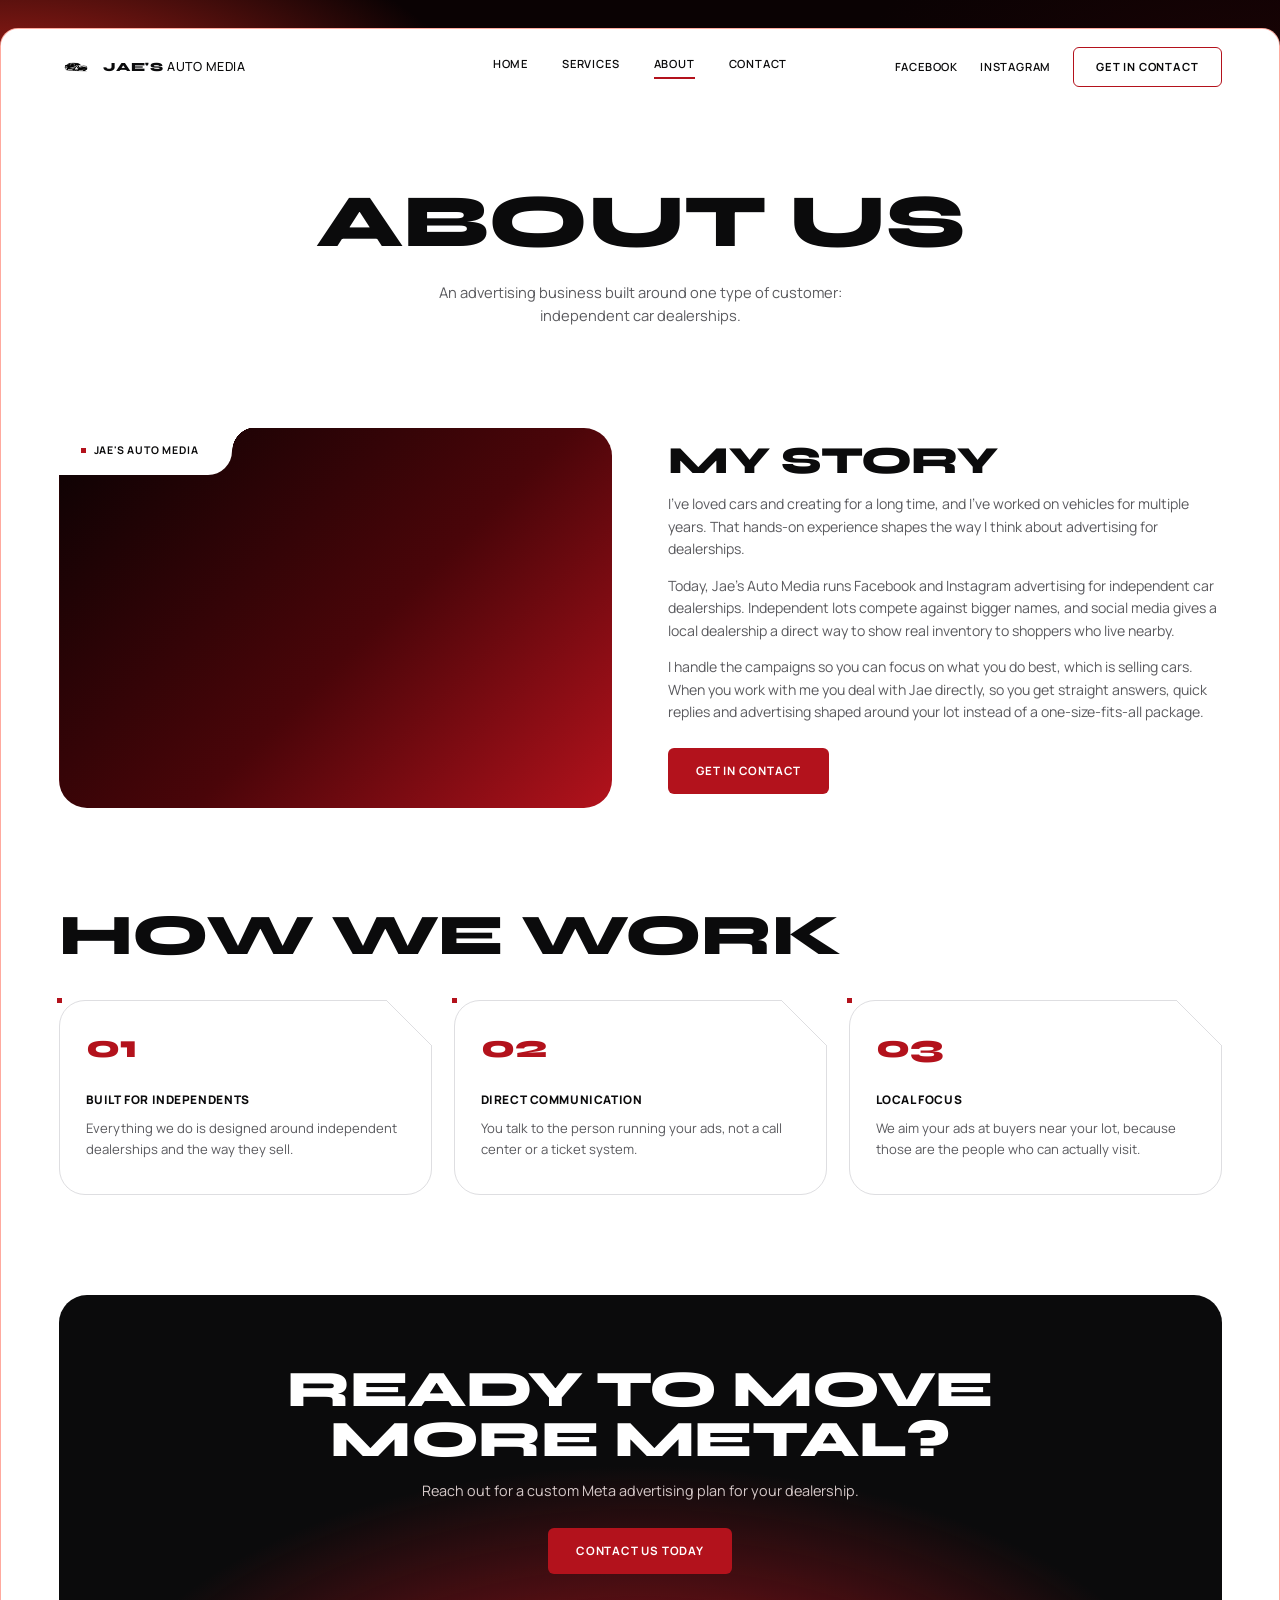
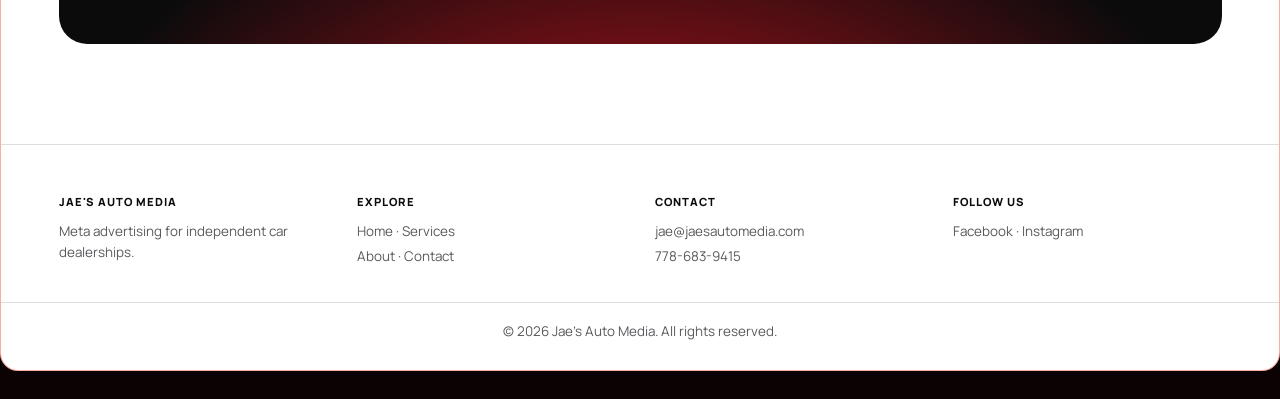
==== commit a82a71c2: "Add files via upload" ====
--- a/about.html
+++ b/about.html
@@ -3,84 +3,91 @@
 <head>
     <meta charset="UTF-8">
     <meta name="viewport" content="width=device-width, initial-scale=1.0">
-    <meta name="theme-color" content="#05070b">
+    <meta name="theme-color" content="#0a0203">
     <title>About | Jae's Auto Media</title>
     <meta name="description" content="Jae's Auto Media is an advertising business built for independent car dealerships, running Facebook and Instagram campaigns that bring local buyers to your lot.">
+    <link rel="preconnect" href="https://fonts.googleapis.com">
+    <link rel="preconnect" href="https://fonts.gstatic.com" crossorigin>
+    <link href="https://fonts.googleapis.com/css2?family=Manrope:wght@400;500;600;700;800&family=Syne:wght@700;800&display=swap" rel="stylesheet">
     <link rel="stylesheet" href="styles.css">
 </head>
 <body>
-    <header class="topbar">
-        <div class="container topbar-inner">
+<div class="page">
+
+    <header class="site-header">
+        <div class="header-inner">
             <a href="index.html" class="logo-link">
                 <img src="images/logo.jpg" alt="Jae's Auto Media Logo" class="nav-logo" onerror="this.style.display='none'">
-                <span class="logo-name">Jae's Auto Media</span>
+                <span class="logo-name"><b>Jae's</b>Auto Media</span>
             </a>
-            <nav class="topnav" aria-label="Site pages">
+            <nav class="mainnav" aria-label="Site pages">
                 <a href="index.html">Home</a>
                 <a href="services.html">Services</a>
                 <a href="about.html" aria-current="page">About</a>
-                <a href="contact.html" class="nav-cta">Contact</a>
+                <a href="contact.html">Contact</a>
             </nav>
+            <div class="header-actions">
+                <a href="https://www.facebook.com/profile.php?id=61595789626539" target="_blank" rel="noopener" class="social-link">Facebook</a>
+                <a href="https://www.instagram.com/jaesautomediaads/" target="_blank" rel="noopener" class="social-link">Instagram</a>
+                <a href="contact.html" class="btn-outline">Get in Contact</a>
+            </div>
         </div>
     </header>
 
-    <section class="page-stage">
-        <div class="container">
-            <h1><span class="chrome-text">About Us</span></h1>
+    <main>
+        <section class="page-hero">
+            <h1 class="display">About Us</h1>
             <p>An advertising business built around one type of customer: independent car dealerships.</p>
-        </div>
-    </section>
+        </section>
 
-    <section class="section">
-        <div class="container about-grid">
-            <!-- Add a photo of yourself or your work at images/about.jpg -->
-            <div class="detail-photo about-photo"></div>
-            <div class="detail-text">
-                <h2>My Story</h2>
-                <p>I've loved cars and creating for a long time, and I've worked on vehicles for multiple years. That hands-on experience shapes the way I think about advertising for dealerships.</p>
-                <p>Today, Jae's Auto Media runs Facebook and Instagram advertising for independent car dealerships. Independent lots compete against bigger names, and social media gives a local dealership a direct way to show real inventory to shoppers who live nearby.</p>
-                <p>I handle the campaigns so you can focus on what you do best, which is selling cars. When you work with me you deal with Jae directly, so you get straight answers, quick replies and advertising shaped around your lot instead of a one-size-fits-all package.</p>
-                <a href="contact.html" class="btn">Get in Contact</a>
-            </div>
-        </div>
-    </section>
+        <section class="section" style="padding-top: 20px;">
+            <article class="detail">
+                <!-- Add your photo at images/about.jpg -->
+                <div class="photo-block photo-about" role="img" aria-label="Photo of Jae">
+                    <div class="cut-label">Jae's Auto Media</div>
+                </div>
+                <div class="detail-text">
+                    <h2 class="display">My Story</h2>
+                    <p>I've loved cars and creating for a long time, and I've worked on vehicles for multiple years. That hands-on experience shapes the way I think about advertising for dealerships.</p>
+                    <p>Today, Jae's Auto Media runs Facebook and Instagram advertising for independent car dealerships. Independent lots compete against bigger names, and social media gives a local dealership a direct way to show real inventory to shoppers who live nearby.</p>
+                    <p>I handle the campaigns so you can focus on what you do best, which is selling cars. When you work with me you deal with Jae directly, so you get straight answers, quick replies and advertising shaped around your lot instead of a one-size-fits-all package.</p>
+                    <p style="margin-top: 24px;"><a href="contact.html" class="btn-red">Get in Contact</a></p>
+                </div>
+            </article>
+        </section>
 
-    <section class="section process">
-        <div class="container">
-            <div class="section-heading">
-                <h2 class="chrome-text">How We Work</h2>
-                <div class="bar"></div>
-            </div>
-            <div class="steps">
-                <div class="step">
-                    <span class="step-num">01</span>
+        <section class="section">
+            <h2 class="display section-title">How we work</h2>
+            <div class="cards">
+                <div class="card">
+                    <span class="big-num">01</span>
                     <h3>Built For Independents</h3>
                     <p>Everything we do is designed around independent dealerships and the way they sell.</p>
                 </div>
-                <div class="step">
-                    <span class="step-num">02</span>
+                <div class="card">
+                    <span class="big-num">02</span>
                     <h3>Direct Communication</h3>
                     <p>You talk to the person running your ads, not a call center or a ticket system.</p>
                 </div>
-                <div class="step">
-                    <span class="step-num">03</span>
+                <div class="card">
+                    <span class="big-num">03</span>
                     <h3>Local Focus</h3>
                     <p>We aim your ads at buyers near your lot, because those are the people who can actually visit.</p>
                 </div>
             </div>
-        </div>
-    </section>
+        </section>
 
-    <section class="cta-band">
-        <div class="container">
-            <h2 class="chrome-text">Ready to Move More Metal?</h2>
-            <p>Reach out for a custom Meta advertising plan for your dealership.</p>
-            <a href="contact.html" class="btn">Contact Us Today</a>
-        </div>
-    </section>
+        <section class="cta">
+            <div class="cta-box">
+                <h2 class="display">Ready to move more metal?</h2>
+                <p>Reach out for a custom Meta advertising plan for your dealership.</p>
+                <a href="contact.html" class="btn-red">Contact us today</a>
+            </div>
+        </section>
+    </main>
 
-    <footer>
-        <div class="container footer-grid">
+    <footer class="site-footer">
+        <div class="footer-grid">
             <div>
                 <h3>Jae's Auto Media</h3>
                 <p>Meta advertising for independent car dealerships.</p>
@@ -106,5 +113,6 @@
         <p class="copyright">&copy; 2026 Jae's Auto Media. All rights reserved.</p>
     </footer>
 
+</div>
 </body>
 </html>
--- a/styles.css
+++ b/styles.css
@@ -1,22 +1,21 @@
 /* =====================================================
-   Jae's Auto Media - clean retro racing-game console theme
+   Jae's Auto Media - clean editorial style, red / white / black
    Photo slots: images/hero.jpg, car1.jpg, car2.jpg, car3.jpg, about.jpg, logo.jpg
-   Every photo slot has a gradient fallback, so nothing looks broken without them.
+   Every photo slot has a dark red gradient fallback, so nothing looks broken without them.
    ===================================================== */
 
 :root {
-    --black: #05070b;
-    --navy: #07173a;
-    --blue: #1f5fd1;
-    --glow: #4a9bff;
-    --red: #d9232d;
-    --red-dark: #b81c25;
-    --gold: #ffd84a;
-    --text: #e8edf5;
-    --muted: #9fb0c8;
-    --line: #1f2a3d;
-    --italic-font: 'Segoe UI', Tahoma, Geneva, Verdana, sans-serif;
-    --display-font: Impact, 'Arial Black', 'Segoe UI', sans-serif;
+    --red: #b3121c;
+    --red-bright: #d9232d;
+    --red-deep: #6e0a10;
+    --ink: #0b0b0c;
+    --gray: #5a5a5e;
+    --soft: #9a9a9f;
+    --line: #dedee1;
+    --paper: #ffffff;
+    --head-font: 'Syne', 'Arial Black', Impact, 'Segoe UI', sans-serif;
+    --body-font: 'Manrope', 'Segoe UI', Tahoma, Geneva, Verdana, sans-serif;
+    --pad: 4.5%;
 }
 
 * { box-sizing: border-box; }
@@ -25,724 +24,615 @@
 
 body {
     margin: 0;
-    background: var(--black);
-    color: var(--text);
-    font-family: var(--italic-font);
+    min-height: 100vh;
+    font-family: var(--body-font);
+    color: var(--ink);
     line-height: 1.6;
+    background-color: #0a0203;
+    background-image:
+        radial-gradient(55% 38% at 0% 16%, #d8281f 0%, transparent 70%),
+        radial-gradient(45% 30% at 100% 10%, #1b0305 0%, transparent 75%),
+        radial-gradient(55% 40% at 100% 58%, #b3121c 0%, transparent 70%),
+        radial-gradient(60% 35% at 0% 92%, #8e0e15 0%, transparent 70%);
+    background-attachment: fixed;
 }
 
 img { max-width: 100%; }
 
 a { color: inherit; }
 
-.container {
-    width: 88%;
-    max-width: 1200px;
-    margin: 0 auto;
-}
-
-/* ---------- Chrome lettering ---------- */
-.chrome-text {
-    font-family: var(--display-font);
-    font-style: italic;
-    text-transform: uppercase;
-    letter-spacing: 1px;
-    /* side padding keeps the slanted last letter from being clipped by the gradient mask */
-    padding: 0 0.2em 0.06em;
-    background: linear-gradient(
-        180deg,
-        #ffffff 0%,
-        #dfe4ec 32%,
-        #8e97a6 50%,
-        #eef1f6 53%,
-        #aab3c0 80%,
-        #f6f8fb 100%
-    );
-    -webkit-background-clip: text;
-    background-clip: text;
-    color: transparent;
-    -webkit-text-fill-color: transparent;
-    filter: drop-shadow(0 2px 0 rgba(0, 0, 0, 0.55)) drop-shadow(0 4px 8px rgba(0, 0, 0, 0.45));
-}
-
-/* ---------- Top bar ---------- */
-.topbar {
+/* white page floating on the dark red backdrop */
+.page {
+    max-width: 1320px;
+    margin: 28px auto;
+    background: var(--paper);
+    border: 1px solid rgba(255, 100, 80, 0.55);
+    border-radius: 18px;
+    overflow: clip;
+}
+
+/* ---------- Header ---------- */
+.site-header {
     position: sticky;
     top: 0;
-    z-index: 100;
-    background: #05070b;
-    border-bottom: 3px solid;
-    border-image: linear-gradient(90deg, #5f6775, #e9edf3, #5f6775) 1;
-}
-
-.topbar-inner {
+    z-index: 50;
+    background: rgba(255, 255, 255, 0.96);
+    backdrop-filter: blur(6px);
+}
+
+.header-inner {
+    display: grid;
+    grid-template-columns: 1fr auto 1fr;
+    align-items: center;
+    gap: 20px;
+    padding: 18px var(--pad);
+}
+
+.logo-link { display: inline-flex; align-items: center; gap: 10px; text-decoration: none; justify-self: start; }
+
+.nav-logo { height: 34px; width: auto; border-radius: 4px; }
+
+.logo-name {
+    font-size: 0.78rem;
+    font-weight: 500;
+    letter-spacing: 0.5px;
+    text-transform: uppercase;
+    white-space: nowrap;
+}
+
+.logo-name b { font-family: var(--head-font); font-weight: 800; margin-right: 4px; }
+
+.mainnav { display: flex; gap: 34px; }
+
+.mainnav a {
+    padding-bottom: 4px;
+    border-bottom: 2px solid transparent;
+    text-decoration: none;
+    font-size: 0.7rem;
+    font-weight: 600;
+    letter-spacing: 0.8px;
+    text-transform: uppercase;
+    transition: color 0.15s, border-color 0.15s;
+}
+
+.mainnav a:hover { color: var(--red); }
+
+.mainnav a[aria-current="page"] { border-color: var(--red); }
+
+.header-actions { display: flex; align-items: center; gap: 22px; justify-self: end; }
+
+.social-link {
+    text-decoration: none;
+    font-size: 0.7rem;
+    font-weight: 600;
+    letter-spacing: 0.8px;
+    text-transform: uppercase;
+}
+
+.social-link:hover { color: var(--red); }
+
+.btn-outline {
+    display: inline-block;
+    padding: 10px 22px;
+    border: 1px solid var(--red);
+    border-radius: 6px;
+    text-decoration: none;
+    font-size: 0.7rem;
+    font-weight: 700;
+    letter-spacing: 0.8px;
+    text-transform: uppercase;
+    color: var(--ink);
+    transition: background 0.15s, color 0.15s;
+}
+
+.btn-outline:hover { background: var(--red); color: #fff; }
+
+.btn-red {
+    display: inline-flex;
+    align-items: center;
+    justify-content: center;
+    padding: 0 28px;
+    min-height: 46px;
+    border-radius: 6px;
+    background: var(--red);
+    color: #fff;
+    text-decoration: none;
+    font-size: 0.72rem;
+    font-weight: 700;
+    letter-spacing: 0.8px;
+    text-transform: uppercase;
+    transition: background 0.15s, transform 0.15s;
+}
+
+.btn-red:hover { background: var(--red-deep); transform: translateY(-2px); }
+
+/* ---------- Shared type ---------- */
+.display {
+    margin: 0;
+    font-family: var(--head-font);
+    font-weight: 800;
+    text-transform: uppercase;
+    line-height: 0.98;
+    letter-spacing: -0.5px;
+    text-wrap: balance;
+}
+
+.eyebrow {
+    margin: 0 0 18px;
+    font-size: 0.68rem;
+    font-weight: 700;
+    letter-spacing: 3px;
+    text-transform: uppercase;
+    color: var(--red);
+}
+
+.section { padding: 100px var(--pad) 0; }
+
+.section-title { font-size: clamp(2rem, 4.6vw, 3.6rem); }
+
+/* ---------- Hero ---------- */
+.hero { padding-top: 64px; }
+
+.hero-text {
+    position: relative;
+    max-width: 1040px;
+    margin: 0 auto;
+    padding: 0 var(--pad);
+    text-align: center;
+}
+
+.hero-text::before,
+.hero-text::after {
+    content: "";
+    position: absolute;
+    top: -14px;
+    width: 4px;
+    height: 4px;
+    background: var(--red);
+}
+
+.hero-text::before { left: 8%; }
+.hero-text::after { right: 8%; }
+
+.hero h1 { font-size: clamp(2.2rem, 6vw, 4.4rem); }
+
+.hero-sub {
+    max-width: 460px;
+    margin: 26px auto 0;
+    font-size: 0.92rem;
+    color: var(--gray);
+}
+
+.hero-media { position: relative; margin-top: 60px; }
+
+.hero-photo {
+    height: clamp(340px, 44vw, 560px);
+    background:
+        url('images/hero.jpg') center / cover no-repeat,
+        linear-gradient(120deg, #0a0203 0%, #4a0509 45%, #b3121c 100%);
+}
+
+/* white cut-out in the corner of the photo that holds the quick-start strip */
+.cutout {
+    position: absolute;
+    top: 0;
+    left: 0;
+    padding: 0 36px 26px var(--pad);
+    background: #fff;
+    border-bottom-right-radius: 26px;
+}
+
+.cutout::after {
+    content: "";
+    position: absolute;
+    top: 0;
+    left: 100%;
+    width: 26px;
+    height: 26px;
+    background: radial-gradient(circle at 100% 100%, transparent 25.5px, #fff 26px);
+}
+
+.tabs { display: inline-flex; gap: 22px; border-bottom: 1px solid var(--line); }
+
+.tabs a {
+    padding-bottom: 8px;
+    margin-bottom: -1px;
+    border-bottom: 2px solid transparent;
+    text-decoration: none;
+    font-size: 0.68rem;
+    font-weight: 700;
+    letter-spacing: 0.8px;
+    text-transform: uppercase;
+    color: var(--soft);
+}
+
+.tabs a.active,
+.tabs a:hover { color: var(--ink); border-color: var(--red); }
+
+.cut-sub { margin: 12px 0 12px; font-size: 0.76rem; color: var(--gray); }
+
+.fields { display: flex; flex-wrap: wrap; gap: 10px; }
+
+.field {
+    min-width: 170px;
+    padding: 6px 16px;
+    border: 1px solid var(--line);
+    border-radius: 6px;
+    line-height: 1.3;
+}
+
+.field small { display: block; font-size: 0.6rem; color: var(--soft); text-transform: uppercase; letter-spacing: 0.6px; }
+
+.field span { font-size: 0.8rem; font-weight: 700; }
+
+.highlights {
+    display: flex;
+    flex-wrap: wrap;
+    justify-content: center;
+    gap: 10px 34px;
+    padding: 30px var(--pad) 0;
+}
+
+.highlights span {
+    position: relative;
+    padding-left: 14px;
+    font-size: 0.66rem;
+    font-weight: 700;
+    letter-spacing: 1px;
+    text-transform: uppercase;
+    color: var(--gray);
+}
+
+.highlights span::before {
+    content: "";
+    position: absolute;
+    left: 0;
+    top: 50%;
+    width: 5px;
+    height: 5px;
+    margin-top: -2px;
+    background: var(--red);
+}
+
+/* ---------- Two-column heading rows ---------- */
+.two-col {
+    display: grid;
+    grid-template-columns: 1.1fr 0.9fr;
+    gap: 60px;
+    align-items: start;
+}
+
+.side-text { max-width: 400px; padding-top: 8px; }
+
+.side-text h4 {
+    margin: 0 0 12px;
+    font-size: 0.7rem;
+    font-weight: 800;
+    letter-spacing: 0.6px;
+    text-transform: uppercase;
+}
+
+.side-text p { margin: 0; font-size: 0.84rem; color: var(--gray); }
+
+/* ---------- Photo blocks with a cut-out label ---------- */
+.photo-block {
+    position: relative;
+    min-height: clamp(280px, 38vw, 440px);
+    /* top-left stays square because the white label covers that corner */
+    border-radius: 0 28px 28px 28px;
+    overflow: hidden;
+    background-size: cover;
+    background-position: center;
+}
+
+.photo-work {
+    margin-top: 56px;
+    background-image: url('images/car2.jpg'), linear-gradient(135deg, #0a0203, #4a0509 55%, #b3121c);
+}
+
+.photo-1 { background-image: url('images/car1.jpg'), linear-gradient(135deg, #0a0203, #4a0509 55%, #b3121c); }
+.photo-2 { background-image: url('images/car2.jpg'), linear-gradient(135deg, #1b0305, #6e0a10 55%, #d9232d); }
+.photo-3 { background-image: url('images/car3.jpg'), linear-gradient(135deg, #0a0203, #8e0e15 55%, #d9232d); }
+
+/* About photo: put your picture at images/about.jpg */
+.photo-about { background-image: url('images/about.jpg'), linear-gradient(135deg, #0a0203, #4a0509 55%, #b3121c); }
+
+.cut-label {
+    position: absolute;
+    top: -1px;
+    left: -1px;
     display: flex;
     align-items: center;
-    justify-content: space-between;
-    gap: 16px;
-    padding: 12px 0;
-}
-
-.logo-link { display: inline-flex; align-items: center; gap: 12px; text-decoration: none; }
-
-.nav-logo {
-    height: 42px;
-    width: auto;
-    border-radius: 6px;
-}
-
-.logo-name {
-    font-family: var(--display-font);
-    font-style: italic;
-    text-transform: uppercase;
-    font-size: 1.15rem;
-    letter-spacing: 1px;
-    color: #fff;
-}
-
-.topnav {
-    display: flex;
-    align-items: center;
-    flex-wrap: wrap;
-    gap: 6px 6px;
-}
-
-.topnav a {
-    padding: 6px 16px;
-    border-radius: 999px;
-    text-decoration: none;
-    font-style: italic;
-    font-weight: 600;
-    text-transform: uppercase;
-    letter-spacing: 1px;
-    font-size: 0.85rem;
-    color: #c9d4e6;
-    transition: color 0.15s, background 0.15s;
-}
-
-.topnav a:hover,
-.topnav a:focus-visible {
-    color: #fff;
-    background: rgba(74, 155, 255, 0.18);
-    outline: none;
-}
-
-.topnav a[aria-current="page"] {
-    color: #fff;
-    background: rgba(74, 155, 255, 0.25);
-}
-
-.topnav .nav-cta {
+    gap: 8px;
+    padding: 15px 34px 16px 23px;
+    background: #fff;
+    border-bottom-right-radius: 24px;
+    font-size: 0.66rem;
+    font-weight: 700;
+    letter-spacing: 0.8px;
+    text-transform: uppercase;
+}
+
+.cut-label::before {
+    content: "";
+    width: 5px;
+    height: 5px;
     background: var(--red);
-    color: #fff;
-}
-
-.topnav .nav-cta:hover,
-.topnav .nav-cta:focus-visible,
-.topnav .nav-cta[aria-current="page"] { background: var(--red); }
-
-.topnav .nav-cta:hover,
-.topnav .nav-cta:focus-visible { background: var(--red-dark); }
-
-/* ---------- HUD pill ---------- */
-.hud {
-    display: flex;
-    align-items: center;
-    flex-wrap: wrap;
-    gap: 4px 22px;
-    padding: 7px 22px;
-    border-radius: 999px;
-    border: 1px solid rgba(143, 180, 238, 0.6);
-    background: rgba(10, 34, 87, 0.65);
-    font-size: 0.9rem;
-}
-
-.hud span { color: #cfdcf3; white-space: nowrap; }
-
-.hud b { color: var(--gold); font-weight: 600; }
-
-.hud a { text-decoration: none; }
-
-.hud a:hover b { text-decoration: underline; }
-
-/* ---------- Hero stage ---------- */
-/* Put your photo at images/hero.jpg. If it is missing, the navy gradient shows instead. */
-.stage {
-    position: relative;
-    overflow: hidden;
-    min-height: 640px;
-    border-bottom: 4px solid var(--red);
-    background:
-        url('images/hero.jpg') right center / cover no-repeat,
-        radial-gradient(ellipse at 78% 62%, rgba(120, 170, 255, 0.5), transparent 45%),
-        linear-gradient(100deg, #000 0%, #04102b 40%, #0a2a63 100%);
-}
-
-/* dark fade so the menu text stays readable over any photo */
-.stage::before {
-    content: "";
-    position: absolute;
-    inset: 0;
-    background:
-        linear-gradient(90deg, rgba(0, 0, 0, 0.9) 0%, rgba(0, 0, 0, 0.65) 38%, rgba(0, 0, 0, 0.05) 75%),
-        linear-gradient(0deg, rgba(0, 0, 0, 0.8), transparent 30%);
-}
-
-/* blue glow edge on the left, running the full height of the banner */
-.stage::after {
-    content: "";
-    position: absolute;
-    left: 0;
+}
+
+.cut-label::after {
+    content: "";
+    position: absolute;
     top: 0;
-    bottom: 0;
-    width: 30%;
-    background: linear-gradient(90deg, rgba(31, 95, 209, 0.3), transparent);
-    border-left: 5px solid rgba(74, 155, 255, 0.75);
-    pointer-events: none;
-}
-
-.stage-inner {
-    position: relative;
-    z-index: 2;
-    padding: 26px 0 120px;
-}
-
-.stage-top {
-    display: flex;
-    align-items: center;
-    justify-content: space-between;
-    flex-wrap: wrap;
-    gap: 14px 24px;
-    margin-bottom: 44px;
-}
-
-.find-us {
-    display: inline-flex;
-    align-items: center;
-    gap: 10px;
-    font-size: 0.85rem;
-    color: #cfe0ff;
-}
-
-.find-us .dot {
-    width: 8px;
-    height: 8px;
-    border-radius: 50%;
-    background: #3ddc6b;
-    box-shadow: 0 0 6px #3ddc6b;
-}
-
-.find-us a { text-decoration: none; font-weight: 700; }
-
-.find-us a:hover { color: var(--gold); }
-
-.title-block { max-width: 640px; }
-
-.eyebrow {
-    margin: 0 0 10px;
-    text-transform: uppercase;
-    letter-spacing: 4px;
-    font-size: 0.78rem;
-    font-weight: 600;
-    color: var(--gold);
-}
-
-.stage h1 {
-    margin: 0;
-    line-height: 0.98;
-}
-
-.stage h1 .chrome-text { display: block; padding-left: 0; font-size: clamp(2.8rem, 7vw, 5rem); }
-
-.stage h1 .chrome-text.second { font-size: clamp(2.2rem, 5.6vw, 4rem); }
-
-.stage h1::after {
-    content: "";
-    display: block;
-    width: 90px;
-    height: 4px;
-    margin-top: 16px;
-    background: var(--red);
-}
-
-.tagline {
-    margin: 20px 0 0;
-    max-width: 520px;
-    font-size: 1.1rem;
-    color: #d3deef;
-}
-
-/* menu list with arrow cursor */
-.game-menu { margin-top: 28px; }
-
-.game-menu ul { list-style: none; margin: 0; padding: 0; }
-
-.game-menu li { margin: 0; }
-
-.game-menu a {
-    position: relative;
-    display: inline-block;
-    padding: 2px 8px 2px 30px;
-    font-size: clamp(1.5rem, 3vw, 2rem);
-    font-style: italic;
-    font-weight: 300;
-    letter-spacing: 1px;
-    text-transform: capitalize;
-    text-decoration: none;
-    color: #fff;
-    text-shadow: 0 2px 6px rgba(0, 0, 0, 0.9);
-    transition: transform 0.15s, color 0.15s;
-}
-
-.game-menu a::before {
-    content: "\27A4";
-    position: absolute;
-    left: 4px;
-    top: 50%;
-    transform: translateY(-50%) translateX(-8px);
-    opacity: 0;
-    font-style: normal;
-    font-size: 1rem;
-    color: var(--gold);
-    transition: opacity 0.15s, transform 0.15s;
-}
-
-.game-menu a:hover,
-.game-menu a:focus-visible {
-    transform: translateX(8px);
-    color: var(--gold);
-    outline: none;
-}
-
-.game-menu a:hover::before,
-.game-menu a:focus-visible::before { opacity: 1; transform: translateY(-50%) translateX(0); }
-
-/* "now running" box with spinning record */
-.now-playing {
-    position: absolute;
-    left: 0;
-    bottom: 28px;
-    z-index: 3;
-    display: flex;
-    align-items: center;
-    gap: 14px;
-    padding: 10px 20px 10px 14px;
-    border: 1px solid rgba(255, 255, 255, 0.2);
-    border-radius: 10px;
-    background: rgba(5, 10, 20, 0.75);
-    max-width: 400px;
-}
-
-.now-playing .label { display: block; font-size: 0.75rem; font-style: italic; color: var(--gold); }
-
-.now-playing .track { display: block; font-size: 0.95rem; color: #fff; }
-
-.record {
-    flex: none;
-    width: 50px;
-    height: 50px;
-    border-radius: 50%;
-    background:
-        radial-gradient(circle, var(--red) 0 22%, #111 23% 26%, transparent 27%),
-        repeating-radial-gradient(circle, #181818 0 2px, #0a0a0a 2px 4px);
-    border: 2px solid #333;
-    animation: spin 3.5s linear infinite;
-    position: relative;
-}
-
-.record::after {
-    content: "";
-    position: absolute;
-    inset: 5px;
-    border-radius: 50%;
-    background: conic-gradient(from 20deg, transparent 0 20%, rgba(255, 255, 255, 0.14) 25%, transparent 30% 70%, rgba(255, 255, 255, 0.14) 75%, transparent 80%);
-}
-
-@keyframes spin { to { transform: rotate(360deg); } }
-
-/* ---------- Buttons ---------- */
-.btn {
-    display: inline-block;
-    padding: 12px 30px;
-    border-radius: 999px;
-    background: var(--red);
-    box-shadow: 0 4px 14px rgba(217, 35, 45, 0.35);
-    color: #fff;
-    font-weight: 700;
-    font-style: italic;
-    letter-spacing: 1px;
-    text-transform: uppercase;
-    text-decoration: none;
-    transition: transform 0.15s, background 0.15s;
-}
-
-.btn:hover { background: var(--red-dark); transform: translateY(-2px); }
-
-/* ---------- Simple highlights row ---------- */
-.trust-strip {
-    background: #080c14;
-    border-bottom: 1px solid var(--line);
-}
-
-.trust-items {
-    display: flex;
-    justify-content: center;
-    flex-wrap: wrap;
-    gap: 8px 18px;
-    padding: 18px 0;
-}
-
-.pill {
-    font-size: 0.82rem;
-    font-weight: 600;
-    letter-spacing: 1px;
-    text-transform: uppercase;
-    color: var(--muted);
-}
-
-.pill + .pill::before {
-    content: "\2022";
-    margin-right: 18px;
-    color: var(--red);
-}
-
-/* ---------- Sections ---------- */
-.section { padding: 72px 0; }
-
-.section-heading { text-align: center; margin-bottom: 40px; }
-
-.section-heading h2 {
-    margin: 0;
-    font-size: clamp(2rem, 5vw, 2.9rem);
-    line-height: 1.1;
-}
-
-.section-heading p { margin: 10px 0 0; color: var(--muted); }
-
-.section-heading .bar {
-    width: 70px;
-    height: 3px;
-    margin: 12px auto 0;
-    background: var(--red);
-}
-
-/* ---------- Service cards ---------- */
-.services {
-    display: grid;
-    grid-template-columns: repeat(auto-fit, minmax(260px, 1fr));
-    gap: 26px;
-}
-
-.service-card {
-    overflow: hidden;
-    border: 1px solid #263248;
-    border-radius: 8px;
-    background: #0c1119;
-    transition: transform 0.2s, border-color 0.2s;
-}
-
-.service-card:hover {
-    transform: translateY(-4px);
-    border-color: var(--glow);
-}
-
-.card-photo {
-    position: relative;
-    height: 200px;
-    background-size: cover;
-    background-position: center;
-    border-bottom: 2px solid var(--red);
-}
-
-.card-photo::after {
-    content: "";
-    position: absolute;
-    inset: 0;
-    background: linear-gradient(160deg, rgba(255, 255, 255, 0.1) 0%, transparent 35%, rgba(0, 0, 0, 0.4) 100%);
-}
-
-.photo-1 { background-image: url('images/car1.jpg'), linear-gradient(135deg, #05122e, #1f5fd1); }
-.photo-2 { background-image: url('images/car2.jpg'), linear-gradient(135deg, #0a1d45, #3a7bd9); }
-.photo-3 { background-image: url('images/car3.jpg'), linear-gradient(135deg, #3b0a0e, #d9232d); }
-
-.card-tag {
-    position: absolute;
-    top: 12px;
-    left: 12px;
-    z-index: 2;
-    padding: 1px 10px;
-    border-radius: 4px;
-    background: rgba(0, 0, 0, 0.55);
-    color: #fff;
-    font-weight: 700;
-    font-size: 0.85rem;
-    letter-spacing: 1px;
-}
-
-.card-body { padding: 22px; }
-
-.card-body h3 {
-    margin: 0 0 8px;
-    font-size: 1.2rem;
-    font-style: italic;
-    text-transform: uppercase;
-    letter-spacing: 0.5px;
-    color: #fff;
-}
-
-.card-body p { margin: 0; color: #b9c7dc; }
-
-/* ---------- How it works ---------- */
-.process {
-    background: radial-gradient(ellipse at 50% 0%, rgba(31, 95, 209, 0.25), transparent 60%), #060a12;
-    border-top: 1px solid var(--line);
-    border-bottom: 1px solid var(--line);
-}
-
+    left: 100%;
+    width: 24px;
+    height: 24px;
+    background: radial-gradient(circle at 100% 100%, transparent 23.5px, #fff 24px);
+}
+
+/* ---------- Steps ---------- */
 .steps {
     display: grid;
-    grid-template-columns: repeat(auto-fit, minmax(240px, 1fr));
-    gap: 26px;
-}
-
-.step {
-    padding: 26px 24px;
-    border: 1px solid #263248;
-    border-radius: 8px;
-    background: #0a0f19;
-}
-
-.step-num {
-    display: block;
-    margin-bottom: 4px;
-    color: var(--gold);
-    font-weight: 700;
-    letter-spacing: 2px;
-    font-size: 0.78rem;
+    grid-template-columns: repeat(3, 1fr);
+    gap: 28px;
+    margin-top: 40px;
+}
+
+.step { padding-top: 18px; border-top: 1px solid var(--ink); }
+
+.step .num {
+    font-family: var(--head-font);
+    font-weight: 800;
+    font-size: 1.4rem;
+    color: var(--red);
 }
 
 .step h3 {
-    margin: 0 0 6px;
-    font-size: 1.3rem;
-    font-style: italic;
-    text-transform: uppercase;
-    color: #fff;
-}
-
-.step p { margin: 0; color: #b9c7dc; }
-
-/* ---------- Call to action ---------- */
-.cta-band {
-    text-align: center;
-    padding: 70px 0;
-    background: #0a1224;
-    border-bottom: 1px solid var(--line);
-}
-
-.cta-band h2 { margin: 0 0 6px; font-size: clamp(2rem, 5vw, 2.8rem); }
-
-.cta-band p { margin: 0 0 22px; color: var(--muted); }
-
-/* ---------- Inner page banner ---------- */
-.page-stage {
-    padding: 64px 0 56px;
-    text-align: center;
-    border-bottom: 4px solid var(--red);
-    background:
-        radial-gradient(ellipse at 50% 120%, rgba(74, 155, 255, 0.45), transparent 60%),
-        linear-gradient(100deg, #000 0%, #04102b 50%, #0a2a63 100%);
-}
-
-.page-stage h1 { margin: 0; line-height: 1; }
-
-.page-stage h1 .chrome-text { display: inline-block; font-size: clamp(2.3rem, 6vw, 3.8rem); }
-
-.page-stage h1::after {
-    content: "";
-    display: block;
-    width: 70px;
-    height: 4px;
-    margin: 14px auto 0;
-    background: var(--red);
-}
-
-.page-stage p { max-width: 640px; margin: 20px auto 0; color: #d3deef; font-size: 1.1rem; }
-
-/* ---------- Contact page ---------- */
-.contact-page { padding: 60px 0; }
-
-.contact-grid {
+    margin: 6px 0 6px;
+    font-size: 0.8rem;
+    font-weight: 800;
+    letter-spacing: 0.6px;
+    text-transform: uppercase;
+}
+
+.step p { margin: 0; font-size: 0.84rem; color: var(--gray); }
+
+/* ---------- Cards with a notched corner ---------- */
+.intro { margin: 14px 0 0; font-size: 0.84rem; color: var(--gray); }
+
+.cards {
     display: grid;
     grid-template-columns: repeat(auto-fit, minmax(250px, 1fr));
-    gap: 24px;
-}
-
-.contact-card {
+    gap: 22px;
+    margin-top: 36px;
+}
+
+.card {
+    position: relative;
     display: block;
-    padding: 30px 22px;
+    padding: 30px 26px 34px;
+    border: 1px solid var(--line);
+    border-radius: 26px;
+    border-top-right-radius: 0;
+    background: #fff;
+    text-decoration: none;
+    transition: transform 0.2s, border-color 0.2s;
+}
+
+/* diagonal notch in the top-right corner */
+.card::after {
+    content: "";
+    position: absolute;
+    top: -1px;
+    right: -1px;
+    width: 46px;
+    height: 46px;
+    background: linear-gradient(
+        to top right,
+        transparent calc(50% - 0.5px),
+        var(--line) calc(50% - 0.5px) calc(50% + 0.5px),
+        #fff calc(50% + 0.5px)
+    );
+}
+
+/* small red dot accent */
+.card::before {
+    content: "";
+    position: absolute;
+    top: -3px;
+    left: -3px;
+    width: 5px;
+    height: 5px;
+    background: var(--red);
+}
+
+a.card:hover,
+.card:hover { transform: translateY(-4px); border-color: var(--red); }
+
+.card:hover::after {
+    background: linear-gradient(
+        to top right,
+        transparent calc(50% - 0.5px),
+        var(--red) calc(50% - 0.5px) calc(50% + 0.5px),
+        #fff calc(50% + 0.5px)
+    );
+}
+
+.card .icon { width: 38px; height: 38px; color: var(--red); }
+
+.card .icon svg { width: 100%; height: 100%; display: block; }
+
+.card h3 {
+    margin: 26px 0 8px;
+    font-size: 0.74rem;
+    font-weight: 800;
+    letter-spacing: 0.6px;
+    text-transform: uppercase;
+    color: var(--ink);
+}
+
+.card p { margin: 0; font-size: 0.82rem; color: var(--gray); word-break: break-word; }
+
+.card .value { color: var(--red); font-weight: 700; }
+
+.card .big-num {
+    font-family: var(--head-font);
+    font-weight: 800;
+    font-size: 2rem;
+    line-height: 1;
+    color: var(--red);
+}
+
+.link-row { margin-top: 40px; text-align: center; }
+
+.underline-link {
+    display: inline-block;
+    padding-bottom: 3px;
+    border-bottom: 1px solid var(--red);
+    text-decoration: none;
+    font-size: 0.68rem;
+    font-weight: 700;
+    letter-spacing: 0.8px;
+    text-transform: uppercase;
+}
+
+.underline-link:hover { color: var(--red); }
+
+/* ---------- Call to action ---------- */
+.cta { padding: 100px var(--pad) 0; }
+
+.cta-box {
+    padding: 70px 24px;
+    border-radius: 28px;
     text-align: center;
-    text-decoration: none;
-    border: 1px solid #263248;
-    border-radius: 8px;
-    background: #0c1119;
-    transition: transform 0.2s, border-color 0.2s;
-}
-
-.contact-card:hover,
-.contact-card:focus-visible {
-    transform: translateY(-4px);
-    border-color: var(--glow);
-    outline: none;
-}
-
-.contact-card svg { width: 42px; height: 42px; fill: var(--red); }
-
-.contact-card h3 {
-    margin: 10px 0 4px;
-    font-size: 1.2rem;
-    font-style: italic;
-    text-transform: uppercase;
     color: #fff;
-}
-
-.contact-card p { margin: 0; color: var(--gold); font-weight: 600; word-break: break-word; }
-
-.contact-note { max-width: 640px; margin: 50px auto 0; text-align: center; color: var(--muted); }
-
-.brand-logo {
-    max-width: 180px;
-    height: auto;
-    margin-bottom: 12px;
-    border-radius: 8px;
-}
-
-/* ---------- Services and About pages ---------- */
-.service-detail,
-.about-grid {
+    background:
+        radial-gradient(70% 130% at 50% 140%, #b3121c 0%, transparent 70%),
+        #0b0b0c;
+}
+
+.cta-box h2 { font-size: clamp(1.9rem, 4.2vw, 3.2rem); }
+
+.cta-box p { margin: 14px auto 26px; max-width: 460px; font-size: 0.9rem; color: #d6c9c9; }
+
+/* ---------- Inner page hero ---------- */
+.page-hero {
+    position: relative;
+    padding: 80px var(--pad) 0;
+    text-align: center;
+}
+
+.page-hero h1 { font-size: clamp(2.4rem, 6.4vw, 4.7rem); }
+
+.page-hero p { max-width: 480px; margin: 22px auto 0; font-size: 0.92rem; color: var(--gray); }
+
+/* ---------- Services and About rows ---------- */
+.detail {
     display: grid;
-    grid-template-columns: 1fr 1.1fr;
-    gap: 40px;
+    grid-template-columns: 1fr 1fr;
+    gap: 56px;
     align-items: center;
-}
-
-.service-detail { margin-bottom: 60px; }
-
-.service-detail:last-child { margin-bottom: 0; }
-
-.service-detail.reverse { grid-template-columns: 1.1fr 1fr; }
-
-.service-detail.reverse .detail-photo { order: 2; }
-
-.detail-photo {
-    position: relative;
-    min-height: 300px;
-    border: 1px solid #263248;
-    border-bottom: 3px solid var(--red);
-    border-radius: 8px;
-    background-size: cover;
-    background-position: center;
-}
-
-.detail-photo::after {
-    content: "";
-    position: absolute;
-    inset: 0;
-    border-radius: 8px;
-    background: linear-gradient(160deg, rgba(255, 255, 255, 0.1) 0%, transparent 35%, rgba(0, 0, 0, 0.4) 100%);
-}
-
-/* About photo: put your picture at images/about.jpg */
-.about-photo {
-    background-image: url('images/about.jpg'), linear-gradient(135deg, #05122e, #1f5fd1 60%, #d9232d);
-}
-
-.detail-text h2 {
-    margin: 0 0 10px;
-    font-size: clamp(1.6rem, 3.4vw, 2.1rem);
-    font-style: italic;
-    text-transform: uppercase;
-    color: #fff;
-}
-
-.detail-text p { margin: 0 0 14px; color: #b9c7dc; }
-
-.check-list {
-    list-style: none;
-    margin: 0 0 16px;
-    padding: 0;
-}
+    margin-top: 80px;
+}
+
+.detail.reverse .photo-block { order: 2; }
+
+.detail .photo-block { min-height: 380px; }
+
+.detail-text h2 { font-size: clamp(1.6rem, 3.2vw, 2.4rem); }
+
+.detail-text p { margin: 14px 0 0; font-size: 0.88rem; color: var(--gray); }
+
+.check-list { list-style: none; margin: 18px 0 6px; padding: 0; }
 
 .check-list li {
     position: relative;
-    padding: 5px 0 5px 26px;
-    color: #dfe6f1;
+    padding: 7px 0 7px 22px;
+    border-bottom: 1px solid var(--line);
+    font-size: 0.84rem;
 }
 
 .check-list li::before {
-    content: "\25B6";
+    content: "";
     position: absolute;
     left: 0;
-    top: 9px;
-    font-size: 0.65rem;
-    color: var(--red);
-}
-
-.best-for b { color: var(--gold); font-weight: 600; }
+    top: 50%;
+    width: 6px;
+    height: 6px;
+    margin-top: -3px;
+    background: var(--red);
+}
+
+.best-for { font-size: 0.82rem !important; }
+
+.best-for b { color: var(--red); font-weight: 800; }
+
+.contact-note { max-width: 520px; margin: 54px auto 0; text-align: center; font-size: 0.88rem; color: var(--gray); }
+
+.brand-logo { max-width: 150px; height: auto; margin-bottom: 14px; border-radius: 8px; }
 
 /* ---------- Footer ---------- */
-footer {
-    background: #080b11;
-    color: #9fb0c8;
-}
+.site-footer { margin-top: 100px; border-top: 1px solid var(--line); }
 
 .footer-grid {
     display: grid;
-    grid-template-columns: repeat(auto-fit, minmax(210px, 1fr));
+    grid-template-columns: repeat(auto-fit, minmax(200px, 1fr));
     gap: 30px;
-    padding: 46px 0 22px;
-}
-
-footer h3 {
-    margin: 0 0 8px;
-    font-style: italic;
-    text-transform: uppercase;
+    padding: 48px var(--pad) 26px;
+}
+
+.site-footer h3 {
+    margin: 0 0 10px;
+    font-size: 0.7rem;
+    font-weight: 800;
     letter-spacing: 1px;
-    color: #fff;
-}
-
-footer p { margin: 4px 0; }
-
-footer a { text-decoration: none; }
-
-footer a:hover { color: var(--gold); text-decoration: underline; }
+    text-transform: uppercase;
+}
+
+.site-footer p { margin: 4px 0; font-size: 0.84rem; color: var(--gray); }
+
+.site-footer a { text-decoration: none; }
+
+.site-footer a:hover { color: var(--red); }
 
 .copyright {
     margin: 0;
-    padding: 18px 0;
+    padding: 18px var(--pad) 24px;
+    border-top: 1px solid var(--line);
     text-align: center;
-    font-size: 0.9rem;
-    border-top: 1px solid var(--line);
-}
-
-/* ---------- Mobile ---------- */
-@media (max-width: 800px) {
-    .topbar-inner { flex-direction: column; align-items: flex-start; gap: 8px; }
-    .topnav a { padding: 5px 12px; font-size: 0.8rem; }
-    .hud { border-radius: 18px; padding: 8px 18px; }
-    .stage { min-height: 0; background-position: 70% center; }
-    .stage::after { display: none; }
-    .stage-inner { padding: 26px 0 140px; }
-    .stage-top { margin-bottom: 28px; }
-    .now-playing { left: 6%; right: 6%; max-width: none; }
-    .service-detail, .service-detail.reverse, .about-grid { grid-template-columns: 1fr; }
-    .service-detail.reverse .detail-photo { order: 0; }
-    .detail-photo { min-height: 220px; }
-    .pill + .pill::before { display: none; }
+    font-size: 0.74rem;
+    color: var(--soft);
+}
+
+/* ---------- Tablet and mobile ---------- */
+@media (max-width: 960px) {
+    .header-inner { grid-template-columns: 1fr auto; row-gap: 12px; }
+    .mainnav { grid-column: 1 / -1; grid-row: 2; justify-content: center; gap: 22px; }
+    .social-link { display: none; }
+    .two-col, .detail, .steps { grid-template-columns: 1fr; gap: 28px; }
+    .detail.reverse .photo-block { order: 0; }
+    .detail { margin-top: 56px; }
+}
+
+@media (max-width: 700px) {
+    .page { margin: 12px; border-radius: 14px; }
+    .section { padding-top: 72px; }
+    .hero { padding-top: 44px; }
+    .hero-text::before, .hero-text::after { display: none; }
+    .hero-media { margin-top: 40px; }
+    /* the strip becomes a normal block above the photo on small screens */
+    .cutout { position: static; padding: 0 var(--pad) 22px; border-radius: 0; }
+    .cutout::after { display: none; }
+    .fields .field, .fields .btn-red { flex: 1 1 100%; }
+    .highlights { gap: 8px 22px; }
+    .photo-work { margin-top: 40px; }
+    .cta, .site-footer { margin-top: 0; }
+    .cta { padding-top: 72px; }
+    .site-footer { margin-top: 72px; }
+    .cta-box { padding: 54px 20px; }
 }
 
 @media (prefers-reduced-motion: reduce) {
-    /* the record is tiny and decorative, so it keeps spinning, just more slowly */
-    .record { animation-duration: 12s; }
     html { scroll-behavior: auto; }
     * { transition: none !important; }
 }
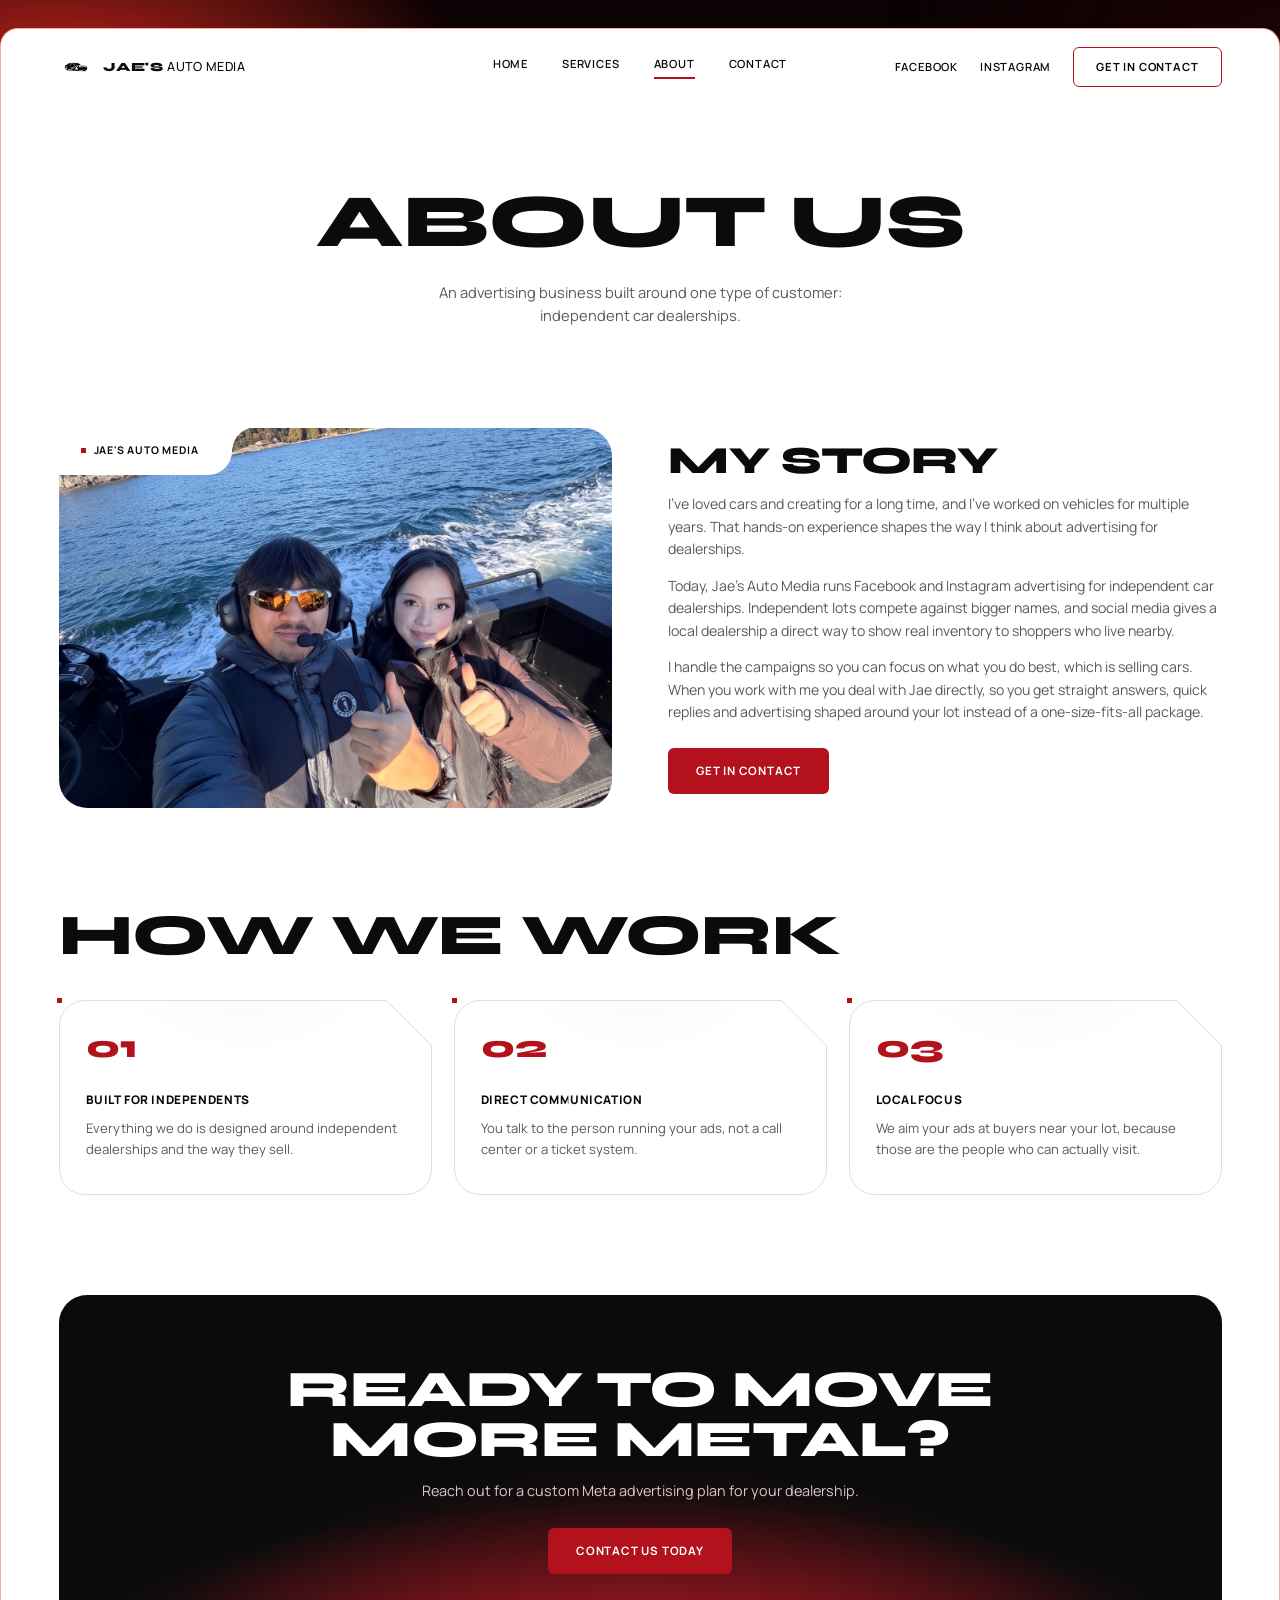
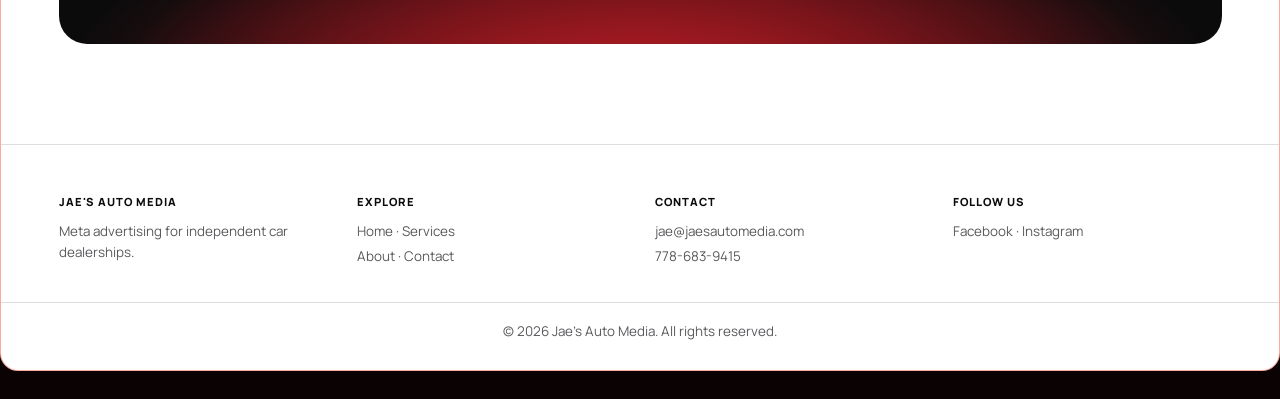
==== commit efb0f968: "Add files via upload" ====
--- a/about.html
+++ b/about.html
@@ -10,6 +10,8 @@
     <link rel="preconnect" href="https://fonts.gstatic.com" crossorigin>
     <link href="https://fonts.googleapis.com/css2?family=Manrope:wght@400;500;600;700;800&family=Syne:wght@700;800&display=swap" rel="stylesheet">
     <link rel="stylesheet" href="styles.css">
+    <script>document.documentElement.classList.add("js");</script>
+    <script src="script.js" defer></script>
 </head>
 <body>
 <div class="page">
--- a/styles.css
+++ b/styles.css
@@ -194,7 +194,7 @@
 .hero-text::before { left: 8%; }
 .hero-text::after { right: 8%; }
 
-.hero h1 { font-size: clamp(2.2rem, 6vw, 4.4rem); }
+.hero h1 { font-size: clamp(2.4rem, 7.4vw, 5.6rem); }
 
 .hero-sub {
     max-width: 460px;
@@ -632,7 +632,249 @@
     .cta-box { padding: 54px 20px; }
 }
 
+/* =====================================================
+   Animation
+   ===================================================== */
+
+/* slowly drifting red glow behind the page */
+body { background-image: none; }
+
+body::before {
+    content: "";
+    position: fixed;
+    inset: -10%;
+    z-index: -1;
+    pointer-events: none;
+    background:
+        radial-gradient(40% 30% at 12% 18%, #d8281f 0%, transparent 70%),
+        radial-gradient(35% 28% at 92% 12%, #1b0305 0%, transparent 75%),
+        radial-gradient(40% 30% at 92% 60%, #b3121c 0%, transparent 70%),
+        radial-gradient(45% 30% at 8% 92%, #8e0e15 0%, transparent 70%);
+    animation: drift 20s ease-in-out infinite alternate;
+}
+
+@keyframes drift {
+    from { transform: translate3d(0, 0, 0) scale(1); }
+    to   { transform: translate3d(-3%, 4%, 0) scale(1.12); }
+}
+
+/* page entrance */
+.page { animation: pageIn 0.8s ease backwards; }
+
+@keyframes pageIn { from { opacity: 0; transform: translateY(16px); } }
+
+.site-header { animation: dropIn 0.7s ease 0.1s backwards; }
+
+@keyframes dropIn { from { opacity: 0; transform: translateY(-14px); } }
+
+.hero .eyebrow,
+.hero-sub,
+.page-hero p { animation: riseIn 0.9s cubic-bezier(0.2, 0.7, 0.2, 1) 0.35s backwards; }
+
+.hero .eyebrow { animation-delay: 0.2s; }
+
+.hero h1,
+.page-hero h1 { animation: maskUp 1s cubic-bezier(0.2, 0.7, 0.2, 1) 0.3s backwards; }
+
+@keyframes riseIn { from { opacity: 0; transform: translateY(22px); } }
+
+@keyframes maskUp {
+    from { opacity: 0; transform: translateY(34px); clip-path: inset(0 0 100% 0); }
+    to   { clip-path: inset(0 0 -20% 0); }
+}
+
+/* hero photo: fades in, then slowly zooms */
+.hero-media { overflow: hidden; }
+
+.hero-photo {
+    transform-origin: 60% 40%;
+    animation: photoIn 1.2s ease 0.4s backwards, kenburns 22s ease-in-out 1.6s infinite alternate;
+}
+
+@keyframes photoIn { from { opacity: 0; transform: scale(1.12); } }
+
+@keyframes kenburns { from { transform: scale(1); } to { transform: scale(1.08); } }
+
+.cutout { animation: slideRight 0.9s cubic-bezier(0.2, 0.7, 0.2, 1) 0.7s backwards; }
+
+@keyframes slideRight { from { opacity: 0; transform: translateX(-30px); } }
+
+/* scroll reveal (script.js adds .reveal and .in) */
+.js .reveal:not(.in) { opacity: 0; }
+
+.js .reveal.in { animation: revealUp 0.9s cubic-bezier(0.2, 0.7, 0.2, 1) var(--d, 0s) backwards; }
+
+.js .photo-block.reveal.in { animation-name: revealZoom; }
+
+@keyframes revealUp { from { opacity: 0; transform: translateY(34px); } }
+
+@keyframes revealZoom { from { opacity: 0; transform: translateY(34px) scale(0.97); } }
+
+/* scrolling highlights ticker */
+.ticker {
+    overflow: hidden;
+    margin-top: 34px;
+    padding: 16px 0;
+    border-top: 1px solid var(--line);
+    border-bottom: 1px solid var(--line);
+    -webkit-mask-image: linear-gradient(90deg, transparent, #000 8%, #000 92%, transparent);
+    mask-image: linear-gradient(90deg, transparent, #000 8%, #000 92%, transparent);
+}
+
+.ticker-track {
+    display: flex;
+    width: max-content;
+    animation: ticker 36s linear infinite;
+}
+
+.ticker:hover .ticker-track { animation-play-state: paused; }
+
+.ticker-group { display: flex; flex: none; }
+
+.ticker-group span {
+    position: relative;
+    padding: 0 30px 0 44px;
+    white-space: nowrap;
+    font-size: 0.7rem;
+    font-weight: 700;
+    letter-spacing: 1.2px;
+    text-transform: uppercase;
+    color: var(--gray);
+}
+
+.ticker-group span::before {
+    content: "";
+    position: absolute;
+    left: 26px;
+    top: 50%;
+    width: 6px;
+    height: 6px;
+    margin-top: -3px;
+    background: var(--red);
+}
+
+@keyframes ticker { to { transform: translateX(-50%); } }
+
+/* progress bar and header polish */
+.scroll-progress {
+    position: fixed;
+    top: 0;
+    left: 0;
+    z-index: 200;
+    width: 100%;
+    height: 3px;
+    transform: scaleX(0);
+    transform-origin: 0 50%;
+    background: linear-gradient(90deg, var(--red), #ff5a4a);
+    pointer-events: none;
+}
+
+.site-header { transition: box-shadow 0.3s; }
+
+.header-inner { transition: padding 0.3s; }
+
+.site-header.scrolled { box-shadow: 0 8px 24px rgba(0, 0, 0, 0.1); }
+
+.site-header.scrolled .header-inner { padding-top: 12px; padding-bottom: 12px; }
+
+/* hover effects */
+.mainnav a:not([aria-current="page"]):hover { border-color: rgba(179, 18, 28, 0.5); }
+
+.btn-red { position: relative; overflow: hidden; }
+
+.btn-red::after {
+    content: "";
+    position: absolute;
+    top: 0;
+    left: -60%;
+    width: 40%;
+    height: 100%;
+    background: linear-gradient(100deg, transparent, rgba(255, 255, 255, 0.35), transparent);
+    transform: skewX(-20deg);
+    transition: left 0.6s ease;
+}
+
+.btn-red:hover::after { left: 120%; }
+
+.card {
+    background:
+        radial-gradient(260px circle at var(--mx, 50%) var(--my, -60%), rgba(179, 18, 28, 0.08), transparent 65%),
+        #fff;
+}
+
+.card .icon { transition: transform 0.3s ease; }
+
+.card:hover .icon { transform: translateY(-4px) rotate(-6deg) scale(1.08); }
+
+.card h3 { transition: color 0.2s; }
+
+.card:hover h3 { color: var(--red); }
+
+.underline-link { transition: letter-spacing 0.25s, color 0.2s; }
+
+.underline-link:hover { letter-spacing: 1.6px; }
+
+/* gently pulsing red accents */
+.hero-text::before,
+.hero-text::after,
+.cut-label::before,
+.card::before { animation: blink 2.6s ease-in-out infinite; }
+
+.hero-text::after { animation-delay: 1.3s; }
+
+@keyframes blink { 50% { opacity: 0.25; } }
+
+/* moving glow in the call-to-action block */
+.cta-box { position: relative; overflow: hidden; }
+
+.cta-box::before {
+    content: "";
+    position: absolute;
+    left: -20%;
+    right: -20%;
+    bottom: -70%;
+    height: 130%;
+    background: radial-gradient(50% 50% at 50% 50%, rgba(217, 35, 45, 0.55), transparent 70%);
+    animation: glowMove 9s ease-in-out infinite alternate;
+    pointer-events: none;
+}
+
+.cta-box > * { position: relative; z-index: 1; }
+
+@keyframes glowMove { from { transform: translateX(-18%); } to { transform: translateX(18%); } }
+
+/* ---------- Reduce motion: keep soft fades, drop movement ---------- */
 @media (prefers-reduced-motion: reduce) {
     html { scroll-behavior: auto; }
-    * { transition: none !important; }
-}
+
+    body::before,
+    .cta-box::before,
+    .hero-text::before,
+    .hero-text::after,
+    .cut-label::before,
+    .card::before { animation: none; }
+
+    .page,
+    .site-header,
+    .hero .eyebrow,
+    .hero h1,
+    .hero-sub,
+    .page-hero h1,
+    .page-hero p,
+    .cutout,
+    .hero-photo { animation: fadeOnly 0.9s ease backwards; }
+
+    .js .reveal.in,
+    .js .photo-block.reveal.in { animation: fadeOnly 0.9s ease var(--d, 0s) backwards; }
+
+    @keyframes fadeOnly { from { opacity: 0; } }
+
+    .ticker { -webkit-mask-image: none; mask-image: none; }
+    .ticker-track { width: auto; animation: none; justify-content: center; }
+    .ticker-group:not(:first-child) { display: none; }
+    .ticker-group { flex-wrap: wrap; justify-content: center; }
+
+    .btn-red::after { display: none; }
+    .card:hover .icon { transform: none; }
+    .underline-link:hover { letter-spacing: 0.8px; }
+}
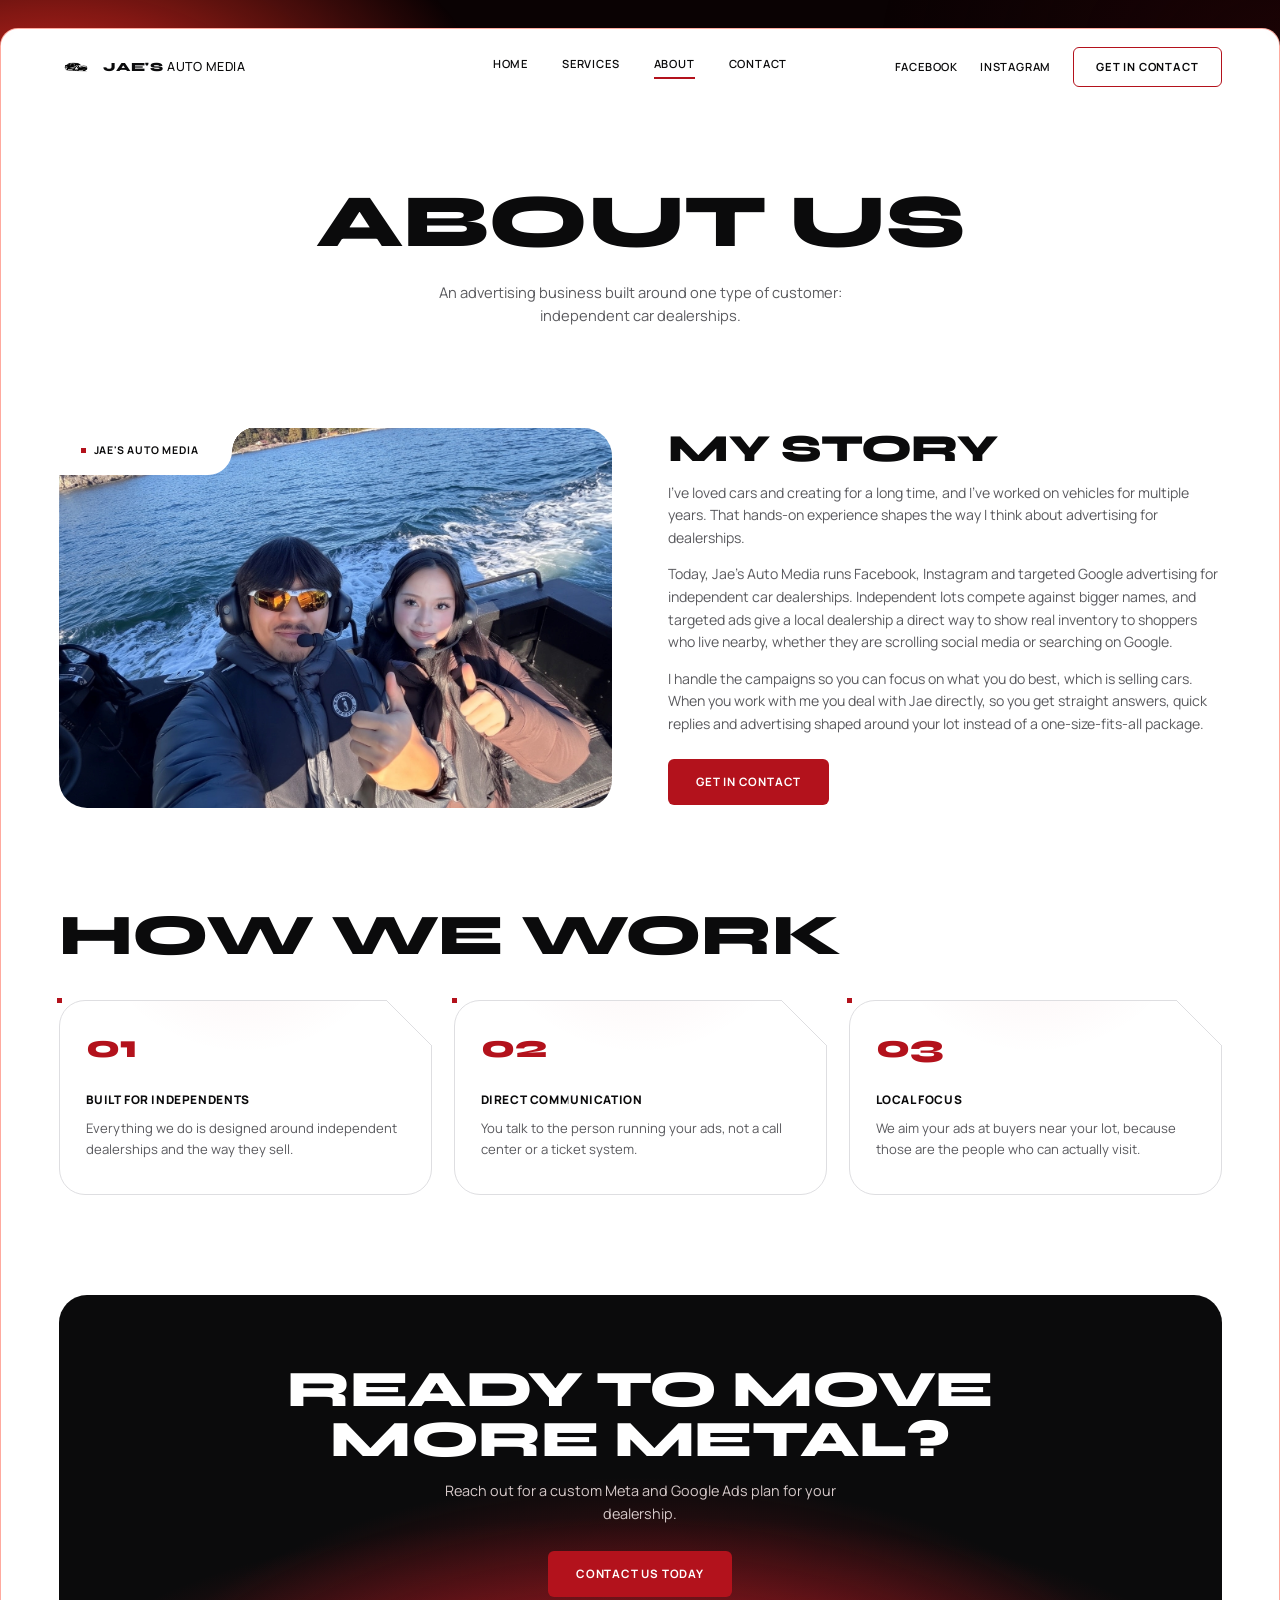
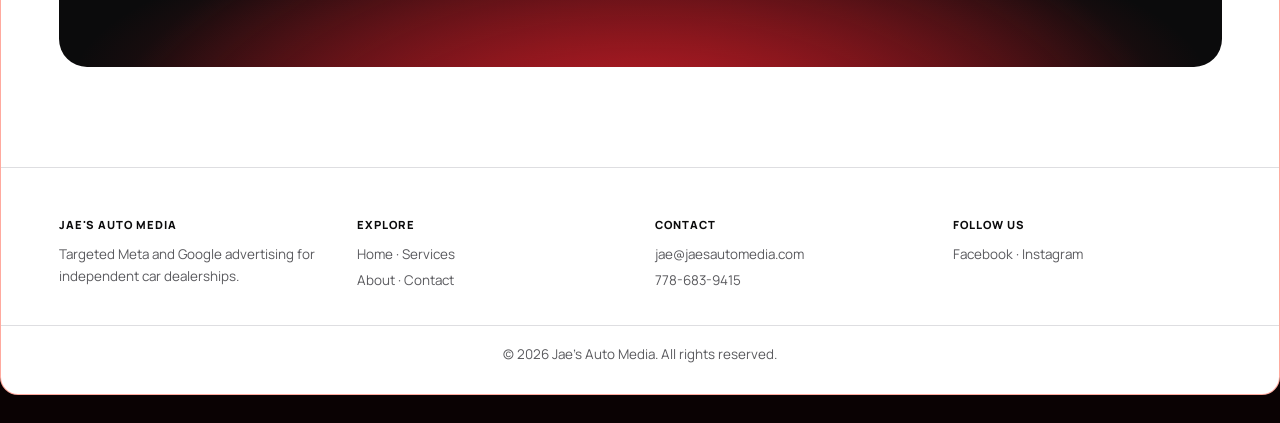
==== commit 4eef9cf6: "Add files via upload" ====
--- a/about.html
+++ b/about.html
@@ -5,7 +5,7 @@
     <meta name="viewport" content="width=device-width, initial-scale=1.0">
     <meta name="theme-color" content="#0a0203">
     <title>About | Jae's Auto Media</title>
-    <meta name="description" content="Jae's Auto Media is an advertising business built for independent car dealerships, running Facebook and Instagram campaigns that bring local buyers to your lot.">
+    <meta name="description" content="Jae's Auto Media is an advertising business built for independent car dealerships, running Facebook, Instagram and targeted Google Ads campaigns that bring local buyers to your lot.">
     <link rel="preconnect" href="https://fonts.googleapis.com">
     <link rel="preconnect" href="https://fonts.gstatic.com" crossorigin>
     <link href="https://fonts.googleapis.com/css2?family=Manrope:wght@400;500;600;700;800&family=Syne:wght@700;800&display=swap" rel="stylesheet">
@@ -51,7 +51,7 @@
                 <div class="detail-text">
                     <h2 class="display">My Story</h2>
                     <p>I've loved cars and creating for a long time, and I've worked on vehicles for multiple years. That hands-on experience shapes the way I think about advertising for dealerships.</p>
-                    <p>Today, Jae's Auto Media runs Facebook and Instagram advertising for independent car dealerships. Independent lots compete against bigger names, and social media gives a local dealership a direct way to show real inventory to shoppers who live nearby.</p>
+                    <p>Today, Jae's Auto Media runs Facebook, Instagram and targeted Google advertising for independent car dealerships. Independent lots compete against bigger names, and targeted ads give a local dealership a direct way to show real inventory to shoppers who live nearby, whether they are scrolling social media or searching on Google.</p>
                     <p>I handle the campaigns so you can focus on what you do best, which is selling cars. When you work with me you deal with Jae directly, so you get straight answers, quick replies and advertising shaped around your lot instead of a one-size-fits-all package.</p>
                     <p style="margin-top: 24px;"><a href="contact.html" class="btn-red">Get in Contact</a></p>
                 </div>
@@ -82,7 +82,7 @@
         <section class="cta">
             <div class="cta-box">
                 <h2 class="display">Ready to move more metal?</h2>
-                <p>Reach out for a custom Meta advertising plan for your dealership.</p>
+                <p>Reach out for a custom Meta and Google Ads plan for your dealership.</p>
                 <a href="contact.html" class="btn-red">Contact us today</a>
             </div>
         </section>
@@ -92,7 +92,7 @@
         <div class="footer-grid">
             <div>
                 <h3>Jae's Auto Media</h3>
-                <p>Meta advertising for independent car dealerships.</p>
+                <p>Targeted Meta and Google advertising for independent car dealerships.</p>
             </div>
             <div>
                 <h3>Explore</h3>
--- a/styles.css
+++ b/styles.css
@@ -265,6 +265,57 @@
 
 .field span { font-size: 0.8rem; font-weight: 700; }
 
+/* sign-up form inside the cut-out */
+.signup { display: flex; flex-wrap: wrap; gap: 10px; }
+
+.signup .field {
+    display: block;
+    min-width: 190px;
+    cursor: text;
+    transition: border-color 0.2s, box-shadow 0.2s;
+}
+
+.signup .field:focus-within {
+    border-color: var(--red);
+    box-shadow: 0 0 0 3px rgba(179, 18, 28, 0.12);
+}
+
+.signup input[type="text"],
+.signup input[type="email"] {
+    display: block;
+    width: 100%;
+    padding: 0;
+    border: 0;
+    outline: 0;
+    background: transparent;
+    font-family: inherit;
+    font-size: 0.8rem;
+    font-weight: 700;
+    color: var(--ink);
+}
+
+.signup input::placeholder { color: var(--soft); font-weight: 500; }
+
+.signup .trap { position: absolute; left: -9999px; width: 1px; height: 1px; opacity: 0; }
+
+.signup button.btn-red { border: 0; font-family: inherit; cursor: pointer; }
+
+.signup button.btn-red:disabled { opacity: 0.7; cursor: progress; }
+
+.form-note { margin: 10px 0 0; min-height: 1.2em; font-size: 0.74rem; color: var(--gray); }
+
+.form-note.ok { color: var(--ink); font-weight: 700; }
+
+.form-note.ok::before { content: "\2713\00a0"; color: var(--red); }
+
+.form-note.err { color: var(--red); font-weight: 700; }
+
+.form-alt { margin: 4px 0 0; font-size: 0.74rem; color: var(--gray); }
+
+.form-alt a { color: var(--red); font-weight: 700; text-decoration: none; }
+
+.form-alt a:hover { text-decoration: underline; }
+
 .highlights {
     display: flex;
     flex-wrap: wrap;
@@ -333,6 +384,7 @@
 .photo-1 { background-image: url('images/car1.jpg'), linear-gradient(135deg, #0a0203, #4a0509 55%, #b3121c); }
 .photo-2 { background-image: url('images/car2.jpg'), linear-gradient(135deg, #1b0305, #6e0a10 55%, #d9232d); }
 .photo-3 { background-image: url('images/car3.jpg'), linear-gradient(135deg, #0a0203, #8e0e15 55%, #d9232d); }
+.photo-4 { background-image: url('images/car4.jpg'), linear-gradient(135deg, #1b0305, #4a0509 55%, #b3121c); }
 
 /* About photo: put your picture at images/about.jpg */
 .photo-about { background-image: url('images/about.jpg'), linear-gradient(135deg, #0a0203, #4a0509 55%, #b3121c); }
@@ -623,7 +675,8 @@
     /* the strip becomes a normal block above the photo on small screens */
     .cutout { position: static; padding: 0 var(--pad) 22px; border-radius: 0; }
     .cutout::after { display: none; }
-    .fields .field, .fields .btn-red { flex: 1 1 100%; }
+    .fields .field, .fields .btn-red,
+    .signup .field, .signup .btn-red { flex: 1 1 100%; }
     .highlights { gap: 8px 22px; }
     .photo-work { margin-top: 40px; }
     .cta, .site-footer { margin-top: 0; }
